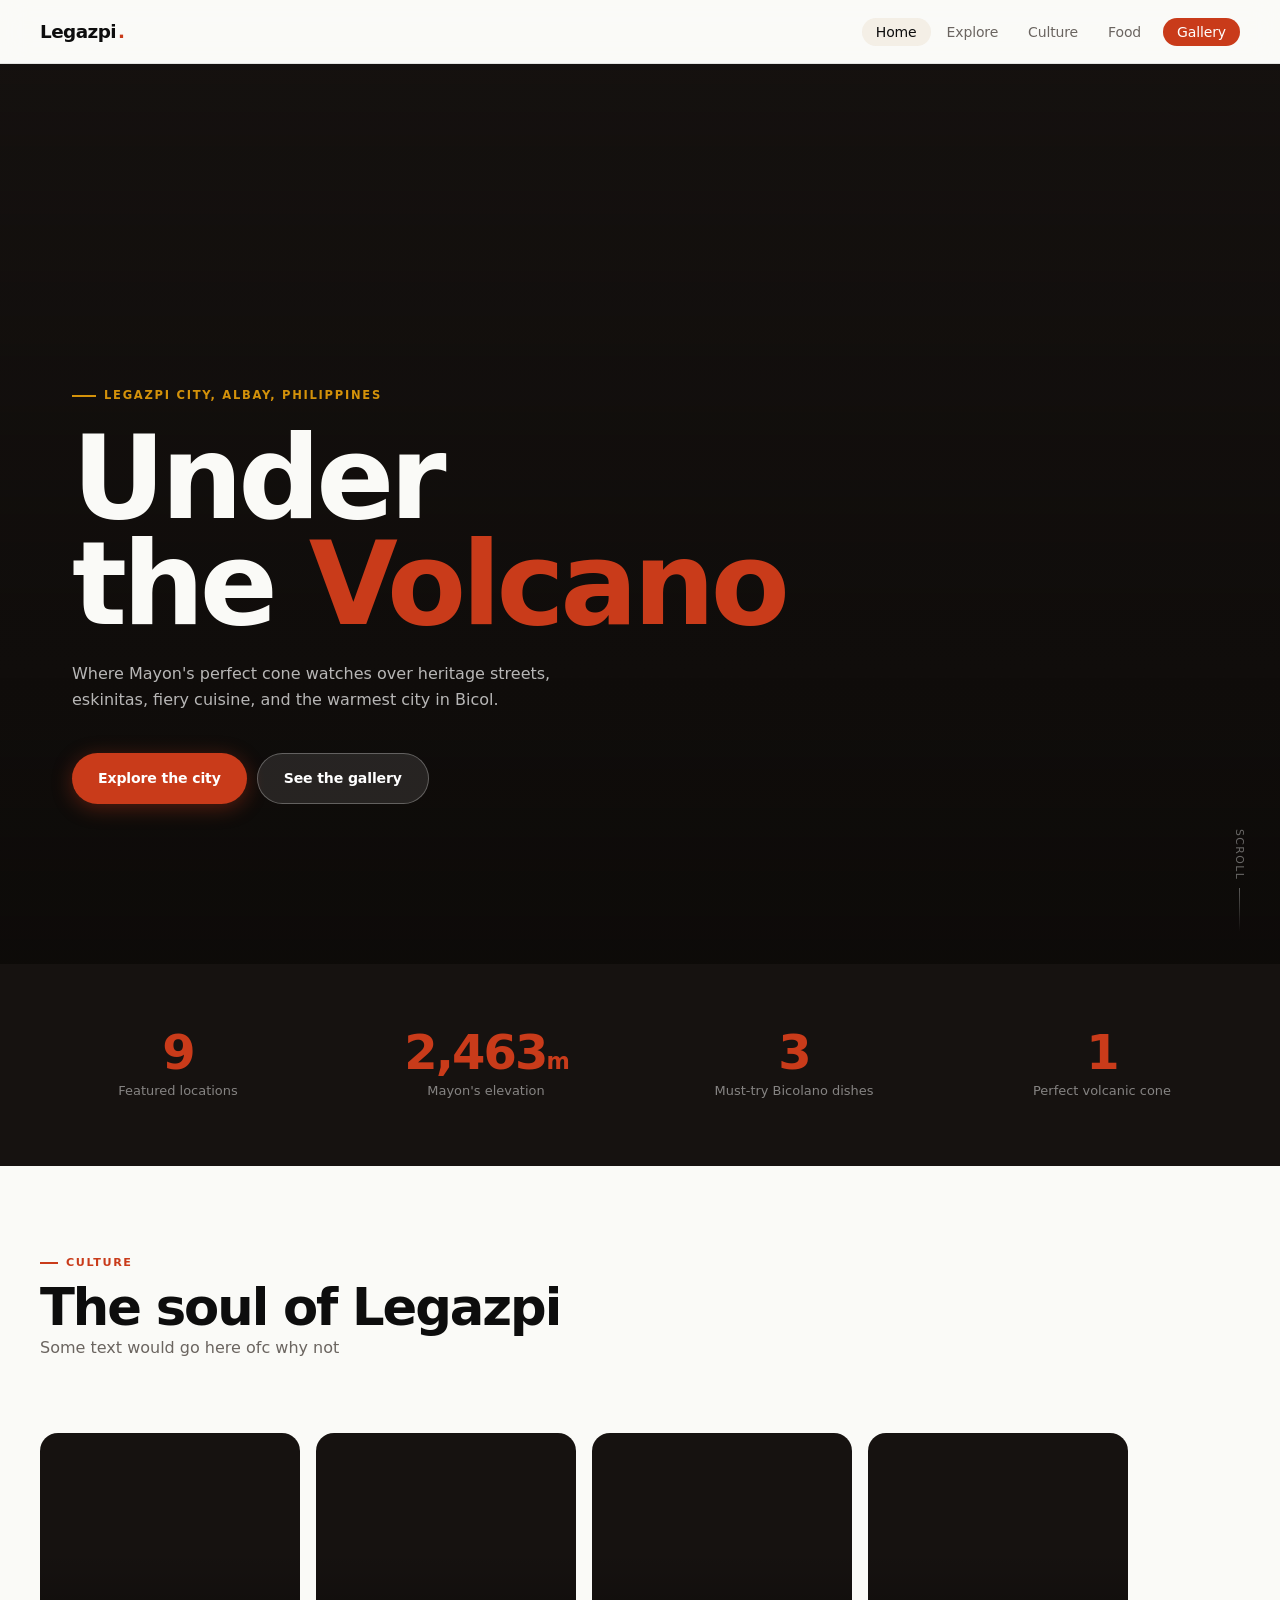
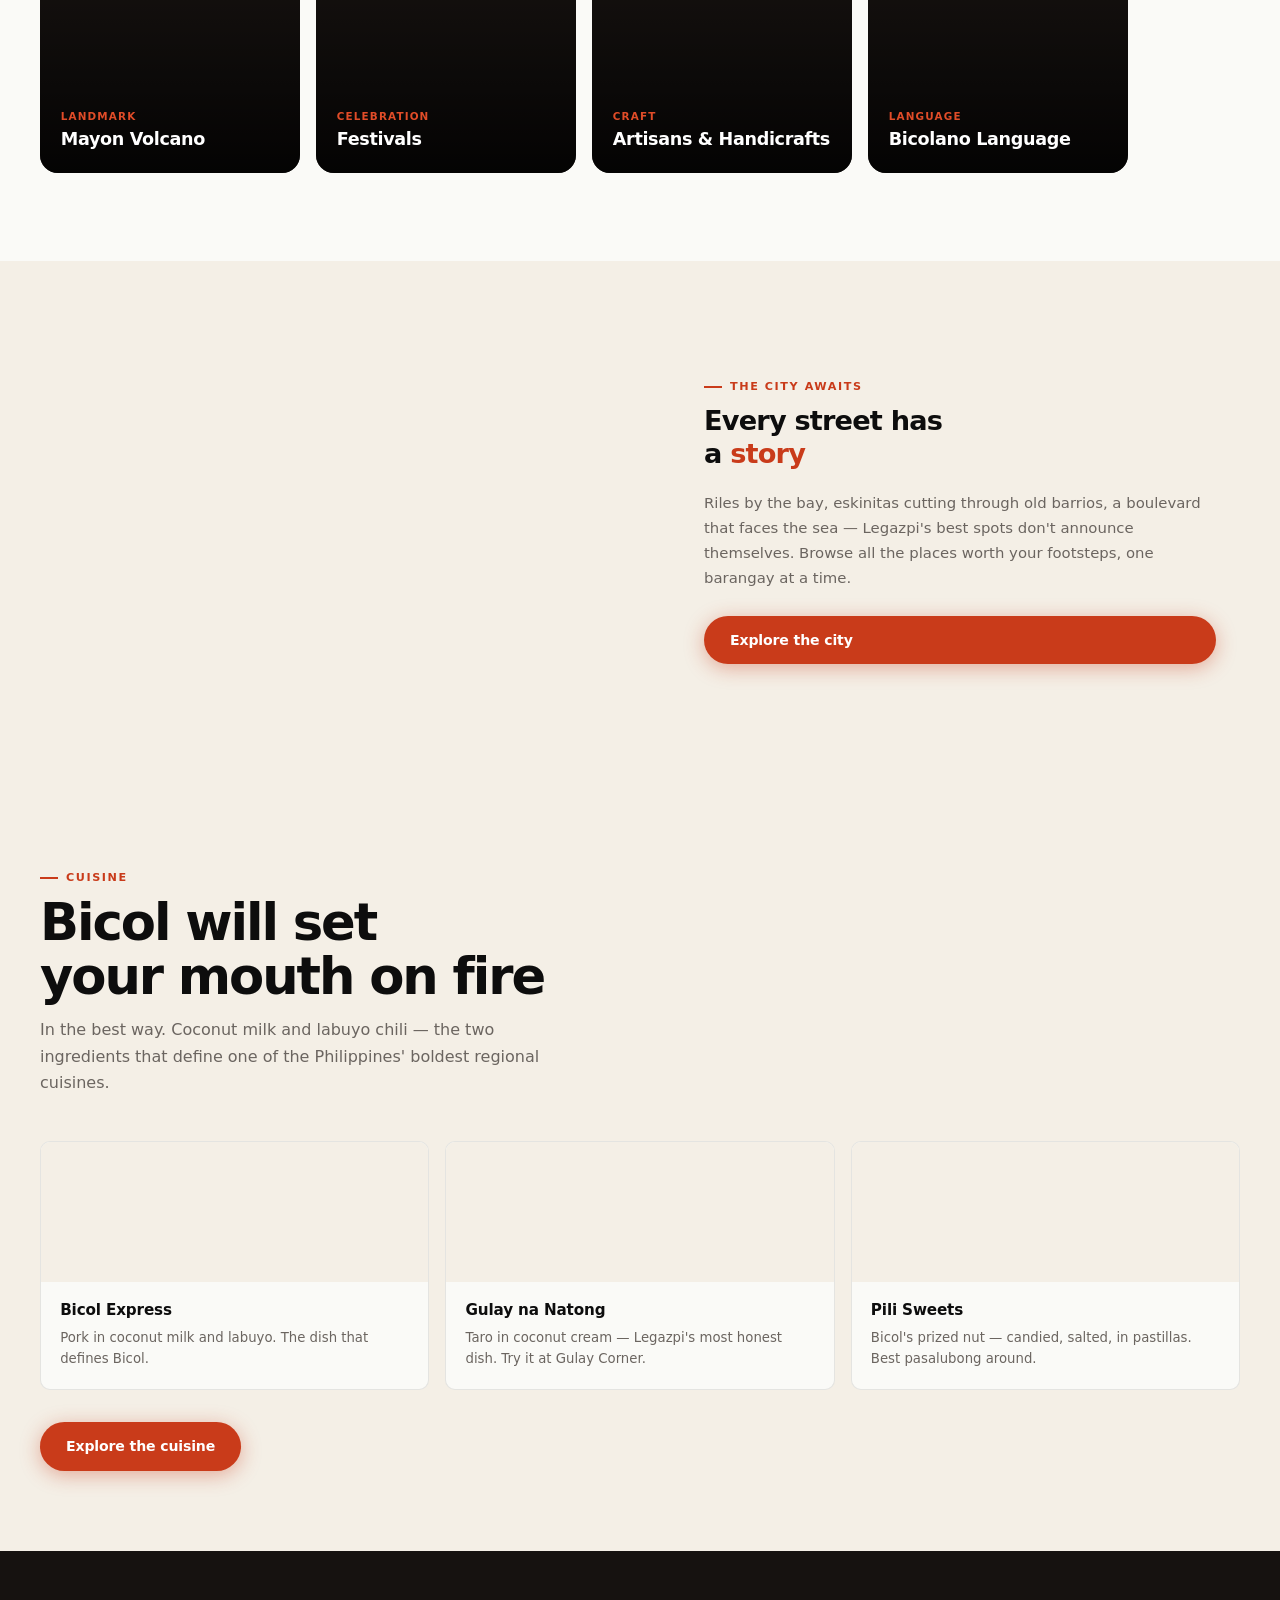
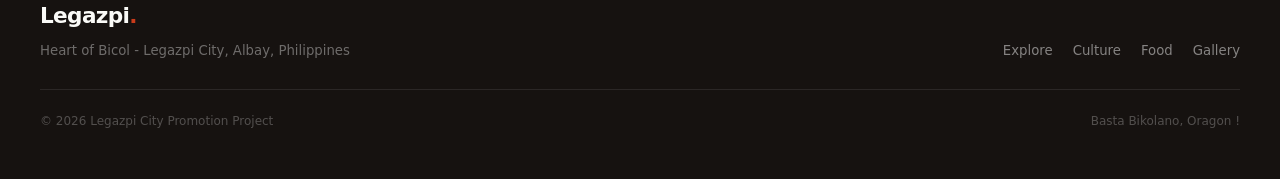
==== index.html @ d535f30c "front end" ====
<!DOCTYPE html>
<html lang="en">
<head>
  <meta charset="UTF-8">
  <meta name="viewport" content="width=device-width, initial-scale=1.0">
  <title>Legazpi City — Heart of Bicol</title>
  <meta name="description" content="Discover Legazpi City, Albay — where Mayon watches over heritage streets, volcanic cuisine, and one of the warmest cities in the Philippines.">
  <link rel="stylesheet" href="css/style.css">
</head>
<body>

<nav class="nav" role="navigation" aria-label="Main navigation">
  <div class="nav-inner">
    <a href="index.html" class="nav-logo">Legazpi<span>.</span></a>
    <ul class="nav-links" role="list">
      <li><a href="index.html">Home</a></li>
      <li><a href="explore.html">Explore</a></li>
      <li><a href="culture.html">Culture</a></li>
      <li><a href="food.html">Food</a></li>
      <li><a href="gallery.html" class="cta">Gallery</a></li>
    </ul>
    <button class="nav-burger" aria-label="Open menu" aria-expanded="false">
      <span></span><span></span><span></span>
    </button>
  </div>
</nav>
<div class="nav-mobile" role="navigation" aria-label="Mobile navigation">
  <a href="index.html">Home</a>
  <a href="explore.html">Explore</a>
  <a href="culture.html">Culture</a>
  <a href="food.html">Food</a>
  <a href="gallery.html">Gallery</a>
</div>

<main class="page">

  <!-- HERO -->
  <section class="hero" aria-label="Hero">
    <div class="hero-bg" role="img" aria-label="Mayon Volcano rising above Legazpi City"></div>
    <div class="hero-content">
      <div class="hero-eyebrow">Legazpi City, Albay, Philippines</div>
      <h1 class="hero-title">Under<br>the <em>Volcano</em></h1>
      <p class="hero-sub">Where Mayon's perfect cone watches over heritage streets, eskinitas, fiery cuisine, and the warmest city in Bicol.</p>
      <div class="hero-actions">
        <a href="explore.html" class="btn btn-primary">Explore the city</a>
        <a href="gallery.html" class="btn btn-ghost">See the gallery</a>
      </div>
    </div>
    <div class="hero-scroll" aria-hidden="true">Scroll</div>
  </section>

  <!-- STATS -->
  <div class="home-stats">
    <div class="stats-grid">
      <div class="reveal"><div class="stat-num">9</div><div class="stat-label">Featured locations</div></div>
      <div class="reveal"><div class="stat-num">2,463<span style="font-size:1.4rem">m</span></div><div class="stat-label">Mayon's elevation</div></div>
      <div class="reveal"><div class="stat-num">3</div><div class="stat-label">Must-try Bicolano dishes</div></div>
      <div class="reveal"><div class="stat-num">1</div><div class="stat-label">Perfect volcanic cone</div></div>
    </div>
  </div>

  <!-- CULTURE CAROUSEL -->
  <section style="background:var(--white)">
    <div class="section-inner">
      <div class="reveal" style="display:flex;justify-content:space-between;align-items:flex-end;margin-bottom:1.75rem;flex-wrap:wrap;gap:1rem">
        <div>
          <div class="section-tag">Culture</div>
          <h2 class="section-title" style="margin-bottom:0">The soul of Legazpi</h2>
          <p class="section-lead">Some text would go here ofc why not</p>
        </div>
      </div>
      <div class="culture-carousel-track reveal">

        <a href="culture.html" class="culture-slide">
          <img src="images/spots/mayon/01.jpg" alt="Mayon Volcano" loading="lazy" onerror="this.style.display='none'">
          <div class="culture-slide-overlay"></div>
          <div class="culture-slide-label">
            <div class="culture-slide-tag">Landmark</div>
            <div class="culture-slide-title">Mayon Volcano</div>
          </div>
        </a>

        <a href="culture.html" class="culture-slide">
          <img src="images/festival/magayon02.jpg" alt="Bicolano Festivals" loading="lazy" onerror="this.style.display='none'">
          <div class="culture-slide-overlay"></div>
          <div class="culture-slide-label">
            <div class="culture-slide-tag">Celebration</div>
            <div class="culture-slide-title">Festivals</div>
          </div>
        </a>

        <a href="culture.html" class="culture-slide">
          <img src="images/crafts/abaca-rolled.jpg" alt="Artisans & Handicrafts" loading="lazy" onerror="this.style.display='none'">
          <div class="culture-slide-overlay"></div>
          <div class="culture-slide-label">
            <div class="culture-slide-tag">Craft</div>
            <div class="culture-slide-title">Artisans &amp; Handicrafts</div>
          </div>
        </a>

        <a href="culture.html" class="culture-slide">
          <img src="images/gallery/peeps.jpg" alt="Bicolano Language" loading="lazy" onerror="this.style.display='none'">
          <div class="culture-slide-overlay"></div>
          <div class="culture-slide-label">
            <div class="culture-slide-tag">Language</div>
            <div class="culture-slide-title">Bicolano Language</div>
          </div>
        </a>

      </div>
    </div>
  </section>

  <!-- EXPLORE HIGHLIGHT -->
  <div class="home-highlight reveal">
    <div class="home-highlight-img">
      <img src="images/legazpi.jpg" alt="Legazpi streets"
        onerror="this.style.display='none';this.parentElement.style.background='var(--cream)'">
    </div>
    <div class="home-highlight-body">
      <div class="section-tag">The city awaits</div>
      <div class="highlight-quote">Every street has<br>a <em>story</em></div>
      <p style="font-size:0.93rem;color:var(--muted);margin-bottom:1.5rem;line-height:1.7">
        Riles by the bay, eskinitas cutting through old barrios, a boulevard that faces the sea —
        Legazpi's best spots don't announce themselves. Browse all the places worth your footsteps,
        one barangay at a time.
      </p>
      <a href="explore.html" class="btn btn-primary">Explore the city</a>
    </div>
  </div>



  <!-- FOOD TEASER -->
  <section style="background:var(--cream)">
    <div class="section-inner">
      <div class="reveal">
        <div class="section-tag">Cuisine</div>
        <h2 class="section-title">Bicol will set<br>your mouth on fire</h2>
        <p class="section-lead">In the best way. Coconut milk and labuyo chili — the two ingredients that define one of the Philippines' boldest regional cuisines.</p>
      </div>
      <div style="display:flex;gap:1rem;flex-wrap:wrap" class="reveal">

        <div class="food-teaser-card">
          <div class="food-teaser-img-wrap">
            <img src="images/foods/express.jpg" alt="Bicol Express" loading="lazy" onerror="this.style.opacity='0'">
          </div>
          <div class="food-teaser-body">
            <div class="food-teaser-name">Bicol Express</div>
            <div class="food-teaser-desc">Pork in coconut milk and labuyo. The dish that defines Bicol.</div>
          </div>
        </div>

        <div class="food-teaser-card">
          <div class="food-teaser-img-wrap">
            <img src="images/foods/natong02.jpg" alt="Gulay na Natong" loading="lazy" onerror="this.style.opacity='0'">
          </div>
          <div class="food-teaser-body">
            <div class="food-teaser-name">Gulay na Natong</div>
            <div class="food-teaser-desc">Taro in coconut cream — Legazpi's most honest dish. Try it at Gulay Corner.</div>
          </div>
        </div>

        <div class="food-teaser-card">
          <div class="food-teaser-img-wrap">
            <img src="images/foods/pili-candy.jpg" alt="Pili Sweets" loading="lazy" onerror="this.style.opacity='0'">
          </div>
          <div class="food-teaser-body">
            <div class="food-teaser-name">Pili Sweets</div>
            <div class="food-teaser-desc">Bicol's prized nut — candied, salted, in pastillas. Best pasalubong around.</div>
          </div>
        </div>

      </div>
      <div style="margin-top:2rem" class="reveal">
        <a href="food.html" class="btn btn-primary">Explore the cuisine</a>
      </div>
    </div>
  </section>

</main>

<footer>
  <div class="footer-inner">
    <div>
      <div class="footer-logo">Legazpi<span>.</span></div>
      <div class="footer-tagline">Heart of Bicol - Legazpi City, Albay, Philippines</div>
    </div>
    <nav class="footer-links" aria-label="Footer navigation">
      <a href="explore.html">Explore</a>
      <a href="culture.html">Culture</a>
      <a href="food.html">Food</a>
      <a href="gallery.html">Gallery</a>
    </nav>
  </div>
  <div class="footer-bottom">
    <span>© 2026 Legazpi City Promotion Project</span>
    <span>Basta Bikolano, Oragon !</span>
  </div>
</footer>

<script src="js/main.js"></script>
</body>
</html>
---- css/style.css ----
/* ─── TOKENS ─────────────────────────────────────────────── */
:root {
  --black:    #0d0d0d;
  --white:    #fafaf7;
  --cream:    #f4efe6;
  --volcanic: #161210;
  --lava:     #c93b1a;
  --lava-lt:  #e04c28;
  --sky:      #2d7dd2;
  --teal:     #0e8c72;
  --gold:     #d4920a;
  --muted:    #6b6560;
  --border:   rgba(0,0,0,0.09);

  /*
    Stable system font stack — no Google Fonts needed.
    macOS/iOS → SF Pro | Windows → Segoe UI
    Android → Roboto  | Linux → Ubuntu/Cantarell
  */
  --font-display: "Helvetica Neue", "Segoe UI", system-ui, -apple-system, sans-serif;
  --font-body:    "Helvetica Neue", "Segoe UI", system-ui, -apple-system, sans-serif;

  --nav-h:    64px;
  --max-w:    1200px;
  --radius:   10px;
  --radius-lg: 18px;
}

/* ─── RESET ───────────────────────────────────────────────── */
*, *::before, *::after { box-sizing: border-box; margin: 0; padding: 0; }
html { scroll-behavior: smooth; -webkit-text-size-adjust: 100%; }
body {
  font-family: var(--font-body);
  background: var(--white);
  color: var(--black);
  line-height: 1.6;
  overflow-x: hidden;
  -webkit-font-smoothing: antialiased;
  -moz-osx-font-smoothing: grayscale;
}
img { display: block; width: 100%; height: 100%; object-fit: cover; }
a { text-decoration: none; color: inherit; }
ul { list-style: none; }

/* ─── NAV ─────────────────────────────────────────────────── */
.nav {
  position: fixed; top: 0; left: 0; right: 0; z-index: 100;
  height: var(--nav-h);
  display: flex; align-items: center;
  padding: 0 2rem;
  background: rgba(250,250,247,0.88);
  backdrop-filter: blur(14px);
  -webkit-backdrop-filter: blur(14px);
  border-bottom: 1px solid var(--border);
  transition: background 0.3s;
}
.nav.scrolled { background: rgba(250,250,247,0.97); }
.nav-inner {
  width: 100%; max-width: var(--max-w); margin: 0 auto;
  display: flex; align-items: center; justify-content: space-between;
}
.nav-logo {
  font-family: var(--font-display);
  font-weight: 800; font-size: 1.15rem;
  letter-spacing: -0.03em;
  display: flex; align-items: center; gap: 2px;
}
.nav-logo span { color: var(--lava); }
.nav-links { display: flex; gap: 2px; align-items: center; }
.nav-links a {
  font-size: 0.875rem; font-weight: 500;
  padding: 6px 14px; border-radius: 100px;
  color: var(--muted);
  transition: color 0.2s, background 0.2s;
  letter-spacing: -0.01em;
}
.nav-links a:hover, .nav-links a.active { color: var(--black); background: var(--cream); }
.nav-links a.cta { background: var(--lava); color: #fff; margin-left: 6px; }
.nav-links a.cta:hover { background: var(--lava-lt); }
.nav-burger { display: none; background: none; border: none; cursor: pointer; padding: 4px; }
.nav-burger span {
  display: block; width: 22px; height: 2px;
  background: var(--black); margin: 5px 0;
  transition: transform 0.3s, opacity 0.3s;
}
.nav-mobile {
  display: none; position: fixed; top: var(--nav-h); left: 0; right: 0;
  background: var(--white); border-bottom: 1px solid var(--border);
  padding: 1rem 2rem; flex-direction: column; gap: 0; z-index: 99;
}
.nav-mobile.open { display: flex; }
.nav-mobile a {
  font-size: 1rem; font-weight: 500; padding: 12px 0;
  border-bottom: 1px solid var(--border); color: var(--black);
  letter-spacing: -0.01em;
}

/* ─── PAGE WRAPPER ────────────────────────────────────────── */
.page { padding-top: var(--nav-h); }

/* ─── HERO ────────────────────────────────────────────────── */
.hero {
  position: relative; min-height: 100svh;
  display: flex; align-items: flex-end;
  overflow: hidden; background: var(--volcanic);
}
.hero-bg {
  position: absolute; inset: 0;
  background:
    linear-gradient(to bottom, rgba(10,8,6,0.08) 0%, rgba(10,8,6,0.7) 100%),
    url('../images/mayon-cover.jpg')
    center/cover no-repeat;
  transform: scale(1.04);
  animation: heroZoom 14s ease-out forwards;
}
@keyframes heroZoom { to { transform: scale(1); } }
.hero-content {
  position: relative; z-index: 2;
  max-width: var(--max-w); margin: 0 auto; width: 100%;
  padding: 4rem 2rem 5rem;
}
.hero-eyebrow {
  display: inline-flex; align-items: center; gap: 8px;
  font-size: 0.72rem; font-weight: 600; letter-spacing: 0.15em;
  text-transform: uppercase; color: var(--gold);
  margin-bottom: 1.25rem;
  opacity: 0; animation: fadeUp 0.8s 0.3s forwards;
}
.hero-eyebrow::before { content: ''; width: 24px; height: 2px; background: var(--gold); }
.hero-title {
  font-family: var(--font-display);
  font-size: clamp(3.2rem, 9vw, 7.5rem);
  font-weight: 800; line-height: 0.92;
  letter-spacing: -0.04em;
  color: var(--white); margin-bottom: 1.5rem;
  opacity: 0; animation: fadeUp 0.8s 0.5s forwards;
}
.hero-title em { color: var(--lava); font-style: normal; }
.hero-sub {
  max-width: 500px; font-size: 1rem; font-weight: 400;
  color: rgba(255,255,255,0.7); margin-bottom: 2.5rem; line-height: 1.65;
  opacity: 0; animation: fadeUp 0.8s 0.7s forwards;
}
.hero-actions {
  display: flex; gap: 10px; flex-wrap: wrap;
  opacity: 0; animation: fadeUp 0.8s 0.9s forwards;
}
.btn {
  display: inline-flex; align-items: center; gap: 8px;
  padding: 13px 26px; border-radius: 100px;
  font-family: var(--font-body); font-size: 0.88rem; font-weight: 600;
  cursor: pointer; border: none; transition: transform 0.18s, box-shadow 0.18s;
  letter-spacing: -0.01em;
}
.btn:hover { transform: translateY(-2px); }
.btn-primary { background: var(--lava); color: #fff; box-shadow: 0 4px 20px rgba(201,59,26,0.38); }
.btn-primary:hover { background: var(--lava-lt); box-shadow: 0 8px 28px rgba(201,59,26,0.45); }
.btn-ghost {
  background: rgba(255,255,255,0.1); color: #fff;
  border: 1px solid rgba(255,255,255,0.28); backdrop-filter: blur(8px);
}
.btn-ghost:hover { background: rgba(255,255,255,0.18); }
.hero-scroll {
  position: absolute; bottom: 2rem; right: 2rem; z-index: 2;
  writing-mode: vertical-rl; font-size: 0.68rem; letter-spacing: 0.13em;
  text-transform: uppercase; color: rgba(255,255,255,0.38);
  display: flex; align-items: center; gap: 8px;
}
.hero-scroll::after {
  content: ''; width: 1px; height: 44px;
  background: linear-gradient(to bottom, rgba(255,255,255,0.32), transparent);
}

/* ─── SECTION BASE ────────────────────────────────────────── */
section { padding: 5rem 2rem; }
.section-inner { max-width: var(--max-w); margin: 0 auto; }
.section-tag {
  display: inline-flex; align-items: center; gap: 8px;
  font-size: 0.7rem; font-weight: 700; letter-spacing: 0.14em;
  text-transform: uppercase; color: var(--lava); margin-bottom: 0.6rem;
}
.section-tag::before { content: ''; width: 18px; height: 2px; background: var(--lava); }
.section-title {
  font-family: var(--font-display);
  font-size: clamp(2rem, 4vw, 3.2rem);
  font-weight: 800; line-height: 1.04; letter-spacing: -0.04em; margin-bottom: 0.9rem;
}
.section-lead { font-size: 1rem; color: var(--muted); max-width: 540px; margin-bottom: 2.75rem; line-height: 1.65; }

/* ─── SPOT CARDS ──────────────────────────────────────────── */
.spots-grid { display: grid; grid-template-columns: repeat(auto-fill, minmax(290px, 1fr)); gap: 1.25rem; }
.spot-card {
  border-radius: var(--radius-lg); overflow: hidden;
  background: var(--white); border: 1px solid var(--border);
  transition: transform 0.25s, box-shadow 0.25s;
}
.spot-card:hover { transform: translateY(-5px); box-shadow: 0 18px 44px rgba(0,0,0,0.11); }
.spot-card-img { height: 210px; overflow: hidden; position: relative; background: var(--cream); }
.spot-card-img img { transition: transform 0.45s; }
.spot-card:hover .spot-card-img img { transform: scale(1.05); }
.spot-card-cat {
  position: absolute; top: 12px; left: 12px;
  font-size: 0.68rem; font-weight: 700; letter-spacing: 0.09em;
  text-transform: uppercase; padding: 4px 10px; border-radius: 100px;
  backdrop-filter: blur(8px);
}
.cat-heritage { background: rgba(212,146,10,0.18); color: #a86e06; border: 1px solid rgba(212,146,10,0.28); }
.cat-nature   { background: rgba(14,140,114,0.18); color: var(--teal); border: 1px solid rgba(14,140,114,0.28); }
.cat-culture  { background: rgba(201,59,26,0.14); color: var(--lava); border: 1px solid rgba(201,59,26,0.2); }
.cat-leisure  { background: rgba(45,125,210,0.14); color: var(--sky); border: 1px solid rgba(45,125,210,0.2); }
.spot-card-body { padding: 1.1rem 1.25rem 1.4rem; }
.spot-card-loc { font-size: 0.73rem; color: var(--muted); font-weight: 500; margin-bottom: 0.35rem; }
.spot-card-name { font-family: var(--font-display); font-size: 1.2rem; font-weight: 700; margin-bottom: 0.45rem; line-height: 1.2; letter-spacing: -0.02em; }
.spot-card-desc { font-size: 0.86rem; color: var(--muted); line-height: 1.6; }
.spot-card-tags { display: flex; flex-wrap: wrap; gap: 5px; margin-top: 0.85rem; }
.spot-tag { font-size: 0.68rem; padding: 3px 9px; border-radius: 100px; background: var(--cream); color: var(--muted); font-weight: 600; }

/* ─── PAGE HERO ───────────────────────────────────────────── */
.page-hero {
  background: var(--volcanic); padding: 5rem 2rem 4rem;
  text-align: center; color: var(--white);
  position: relative; overflow: hidden;
}
.page-hero::before {
  content: ''; position: absolute; inset: 0;
  background: radial-gradient(ellipse at 60% 30%, rgba(201,59,26,0.2) 0%, transparent 68%);
  pointer-events: none;
}
.page-hero-inner { max-width: var(--max-w); margin: 0 auto; position: relative; }
.page-hero-tag { font-size: 0.7rem; font-weight: 700; letter-spacing: 0.15em; text-transform: uppercase; color: var(--gold); margin-bottom: 0.7rem; }
.page-hero-title { font-family: var(--font-display); font-size: clamp(2.8rem, 5.5vw, 4.8rem); font-weight: 800; line-height: 0.94; letter-spacing: -0.04em; margin-bottom: 1rem; }
.page-hero-sub { font-size: 1rem; color: rgba(255,255,255,0.6); max-width: 500px; margin: 0 auto; line-height: 1.65; }

/* ─── FILTER BAR ──────────────────────────────────────────── */
.filter-bar { display: flex; gap: 6px; flex-wrap: wrap; margin-bottom: 2.25rem; }
.filter-btn {
  padding: 7px 16px; border-radius: 100px;
  border: 1px solid var(--border); background: var(--white);
  font-family: var(--font-body); font-size: 0.83rem; font-weight: 600;
  cursor: pointer; color: var(--muted); letter-spacing: -0.01em;
  transition: background 0.18s, color 0.18s, border-color 0.18s;
}
.filter-btn:hover { background: var(--cream); color: var(--black); }
.filter-btn.active { background: var(--lava); color: #fff; border-color: var(--lava); }

/* ─── CULTURE CARDS ───────────────────────────────────────── */
.culture-grid { display: grid; grid-template-columns: repeat(auto-fill, minmax(270px, 1fr)); gap: 1.25rem; }
.culture-card {
  padding: 1.75rem; border-radius: var(--radius-lg);
  border: 1px solid var(--border); background: var(--white);
  position: relative; overflow: hidden; transition: transform 0.25s, box-shadow 0.25s;
}
.culture-card:hover { transform: translateY(-4px); box-shadow: 0 14px 36px rgba(0,0,0,0.09); }
.culture-card-accent { position: absolute; top: 0; left: 0; right: 0; height: 3px; }
.culture-card-icon { font-size: 2.25rem; margin-bottom: 0.9rem; }
.culture-card-title { font-family: var(--font-display); font-size: 1.1rem; font-weight: 700; margin-bottom: 0.45rem; letter-spacing: -0.02em; }
.culture-card-body { font-size: 0.86rem; color: var(--muted); line-height: 1.65; }

/* ─── FOOD CARDS ──────────────────────────────────────────── */
.food-grid { display: grid; grid-template-columns: repeat(auto-fill, minmax(300px, 1fr)); gap: 1.25rem; }
.food-card {
  display: grid; grid-template-columns: 72px 1fr; gap: 1rem;
  padding: 1.35rem; border-radius: var(--radius-lg);
  border: 1px solid var(--border); background: var(--white);
  align-items: start; transition: transform 0.25s, box-shadow 0.25s;
}
.food-card:hover { transform: translateY(-3px); box-shadow: 0 14px 36px rgba(0,0,0,0.09); }
.food-card-emoji { width: 72px; height: 72px; border-radius: var(--radius); display: flex; align-items: center; justify-content: center; font-size: 2rem; background: var(--cream); flex-shrink: 0; }
.food-card-type { font-size: 0.68rem; font-weight: 700; letter-spacing: 0.1em; text-transform: uppercase; color: var(--lava); margin-bottom: 0.25rem; }
.food-card-name { font-family: var(--font-display); font-size: 1.05rem; font-weight: 700; margin-bottom: 0.35rem; letter-spacing: -0.02em; }
.food-card-desc { font-size: 0.84rem; color: var(--muted); line-height: 1.6; margin-bottom: 0.5rem; }
.food-card-where { font-size: 0.76rem; color: var(--teal); font-weight: 600; }

/* ─── GALLERY ─────────────────────────────────────────────── */
.gallery-grid { columns: 3; column-gap: 0.9rem; }
.gallery-item { break-inside: avoid; margin-bottom: 0.9rem; border-radius: var(--radius); overflow: hidden; position: relative; cursor: pointer; background: var(--cream); }
.gallery-item img { display: block; width: 100%; height: auto; transition: transform 0.35s, filter 0.25s; min-height: 150px; }
.gallery-item:hover img { transform: scale(1.04); filter: brightness(0.82); }
.gallery-caption {
  position: absolute; bottom: 0; left: 0; right: 0;
  padding: 1.4rem 0.9rem 0.7rem;
  background: linear-gradient(to top, rgba(0,0,0,0.72), transparent);
  color: #fff; font-size: 0.78rem; font-weight: 600;
  opacity: 0; transition: opacity 0.25s; pointer-events: none;
}
.gallery-item:hover .gallery-caption { opacity: 1; }
.gallery-placeholder { background: var(--cream); display: flex; align-items: center; justify-content: center; flex-direction: column; gap: 6px; color: var(--muted); font-size: 0.78rem; font-weight: 600; min-height: 190px; }

/* ─── LIGHTBOX ────────────────────────────────────────────── */
.lightbox { display: none; position: fixed; inset: 0; z-index: 999; background: rgba(0,0,0,0.92); backdrop-filter: blur(10px); align-items: center; justify-content: center; }
.lightbox.open { display: flex; }
.lightbox-inner { max-width: 900px; width: 90%; position: relative; }
.lightbox-inner img { border-radius: var(--radius); max-height: 80vh; object-fit: contain; }
.lightbox-close { position: absolute; top: -40px; right: 0; background: none; border: none; color: #fff; font-size: 2rem; cursor: pointer; line-height: 1; }
.lightbox-caption { color: rgba(255,255,255,0.65); font-size: 0.875rem; text-align: center; margin-top: 0.9rem; }

/* ─── HOME STATS ──────────────────────────────────────────── */
.home-stats { background: var(--volcanic); color: var(--white); padding: 4rem 2rem; }
.stats-grid { max-width: var(--max-w); margin: 0 auto; display: grid; grid-template-columns: repeat(auto-fit, minmax(150px, 1fr)); gap: 2rem; text-align: center; }
.stat-num { font-family: var(--font-display); font-size: 3rem; font-weight: 800; color: var(--lava); line-height: 1; letter-spacing: -0.04em; }
.stat-label { font-size: 0.81rem; color: rgba(255,255,255,0.48); margin-top: 5px; font-weight: 500; }

/* ─── HOME HIGHLIGHT ──────────────────────────────────────── */
.home-highlight { display: grid; grid-template-columns: 1fr 1fr; gap: 0; min-height: 520px; }
.home-highlight-img { overflow: hidden; position: relative; background: var(--cream); }
.home-highlight-img img { min-height: 400px; }
.home-highlight-body { background: var(--cream); padding: 4rem; display: flex; flex-direction: column; justify-content: center; }
.highlight-quote { font-family: var(--font-display); font-size: 1.7rem; font-weight: 800; line-height: 1.2; margin-bottom: 1.25rem; letter-spacing: -0.03em; }
.highlight-quote em { color: var(--lava); font-style: normal; }

/* ─── ROUTE STRIP ─────────────────────────────────────────── */
.route-strip { background: var(--volcanic); border-radius: var(--radius-lg); padding: 1.25rem 1.75rem; color: var(--white); display: flex; align-items: center; flex-wrap: wrap; gap: 0; margin: 2rem 0; }
.route-step { display: flex; align-items: center; font-size: 0.8rem; font-weight: 600; color: rgba(255,255,255,0.65); white-space: nowrap; }
.route-step span { padding: 3px 8px; }
.route-step.active span { color: var(--gold); }
.route-arrow { color: rgba(255,255,255,0.22); padding: 0 2px; }

/* ─── FOOTER ──────────────────────────────────────────────── */
footer { background: var(--volcanic); color: var(--white); padding: 3rem 2rem; }
.footer-inner { max-width: var(--max-w); margin: 0 auto; display: grid; grid-template-columns: 1fr auto; gap: 2rem; align-items: end; }
.footer-logo { font-family: var(--font-display); font-size: 1.35rem; font-weight: 800; margin-bottom: 0.4rem; letter-spacing: -0.03em; }
.footer-logo span { color: var(--lava); }
.footer-tagline { font-size: 0.83rem; color: rgba(255,255,255,0.38); }
.footer-links { display: flex; gap: 1.25rem; }
.footer-links a { font-size: 0.83rem; color: rgba(255,255,255,0.48); transition: color 0.2s; font-weight: 500; }
.footer-links a:hover { color: var(--white); }
.footer-bottom { max-width: var(--max-w); margin: 1.75rem auto 0; padding-top: 1.4rem; border-top: 1px solid rgba(255,255,255,0.09); font-size: 0.75rem; color: rgba(255,255,255,0.26); display: flex; justify-content: space-between; flex-wrap: wrap; gap: 8px; }

/* ─── ANIMATIONS ──────────────────────────────────────────── */
@keyframes fadeUp { from { opacity: 0; transform: translateY(18px); } to { opacity: 1; transform: translateY(0); } }
@keyframes modalIn { from { opacity: 0; transform: scale(0.94) translateY(12px); } to { opacity: 1; transform: scale(1) translateY(0); } }
.reveal { opacity: 0; transform: translateY(20px); transition: opacity 0.6s ease, transform 0.6s ease; }
.reveal.visible { opacity: 1; transform: none; }

/* ─── SPOT MODAL ──────────────────────────────────────────── */
.spot-modal-overlay {
  display: none; position: fixed; inset: 0; z-index: 200;
  background: rgba(10,8,6,0.72);
  backdrop-filter: blur(8px); -webkit-backdrop-filter: blur(8px);
  align-items: center; justify-content: center;
  padding: 1.5rem;
}
.spot-modal-overlay.open { display: flex; }
.spot-modal {
  background: var(--white);
  border-radius: 28px;
  width: 100%; max-width: 620px; max-height: 86vh;
  overflow-y: auto; position: relative;
  animation: modalIn 0.28s ease forwards;
  box-shadow: 0 40px 100px rgba(0,0,0,0.35);
  /* custom scrollbar */
  scrollbar-width: thin;
  scrollbar-color: rgba(201,59,26,0.25) transparent;
}
.spot-modal::-webkit-scrollbar { width: 6px; }
.spot-modal::-webkit-scrollbar-track { background: transparent; margin: 28px 0; }
.spot-modal::-webkit-scrollbar-thumb {
  background: rgba(201,59,26,0.22);
  border-radius: 100px;
}
.spot-modal::-webkit-scrollbar-thumb:hover { background: rgba(201,59,26,0.45); }
.spot-modal-img {
  width: 100%; height: 240px; overflow: hidden;
  border-radius: 28px 28px 0 0;
  background: var(--cream); position: relative; flex-shrink: 0;
}
.spot-modal-img img { width: 100%; height: 100%; object-fit: cover; }
.spot-modal-img-placeholder {
  width: 100%; height: 240px;
  display: flex; align-items: center; justify-content: center;
  flex-direction: column; gap: 10px;
  background: var(--cream);
}
.spot-modal-img-placeholder span:first-child { font-size: 3.5rem; line-height: 1; }
.spot-modal-img-placeholder span:last-child {
  font-size: 0.75rem; font-weight: 600; color: var(--muted);
  letter-spacing: 0.08em; text-transform: uppercase;
}
.spot-modal-cat {
  position: absolute; top: 14px; left: 14px;
  font-size: 0.68rem; font-weight: 700; letter-spacing: 0.09em;
  text-transform: uppercase; padding: 4px 10px; border-radius: 100px;
  backdrop-filter: blur(8px);
}
.spot-modal-close {
  position: absolute; top: 12px; right: 12px;
  width: 32px; height: 32px; border-radius: 100px;
  background: rgba(0,0,0,0.4); border: none;
  color: #fff; font-size: 1.1rem; cursor: pointer;
  display: flex; align-items: center; justify-content: center;
  line-height: 1; transition: background 0.18s;
  z-index: 2;
}
.spot-modal-close:hover { background: rgba(0,0,0,0.65); }
.spot-modal-body { padding: 1.6rem 1.75rem 2rem; }
.spot-modal-loc {
  font-size: 0.75rem; color: var(--muted); font-weight: 500;
  margin-bottom: 0.4rem; display: flex; align-items: center; gap: 6px;
  flex-wrap: wrap;
}
.spot-modal-assigned {
  font-size: 0.72rem; font-weight: 700; color: var(--lava);
  background: rgba(201,59,26,0.08); padding: 2px 9px;
  border-radius: 100px; border: 1px solid rgba(201,59,26,0.18);
}
.spot-modal-name {
  font-family: var(--font-display);
  font-size: 1.55rem; font-weight: 800; line-height: 1.1;
  letter-spacing: -0.03em; margin-bottom: 0.9rem;
}
.spot-modal-desc {
  font-size: 0.91rem; color: var(--muted); line-height: 1.72;
  margin-bottom: 1.4rem; padding-bottom: 1.4rem;
  border-bottom: 1px solid var(--border);
}
.spot-modal-section-label {
  font-size: 0.67rem; font-weight: 700; letter-spacing: 0.12em;
  text-transform: uppercase; color: var(--lava);
  margin-bottom: 0.65rem; display: flex; align-items: center; gap: 6px;
}
.spot-modal-section-label::before { content: ''; width: 14px; height: 2px; background: var(--lava); }
.spot-modal-shots {
  display: flex; flex-direction: column; gap: 8px; margin-bottom: 1.4rem;
  padding-bottom: 1.4rem; border-bottom: 1px solid var(--border);
}
.spot-modal-shot {
  display: flex; align-items: flex-start; gap: 8px;
  font-size: 0.86rem; color: var(--black); line-height: 1.5;
}
.spot-modal-shot::before {
  content: '→'; color: var(--lava); font-weight: 700;
  flex-shrink: 0; margin-top: 1px;
}
.spot-modal-tags { display: flex; flex-wrap: wrap; gap: 5px; margin-bottom: 0.5rem; }

/* ─── CULTURE & FOOD EDITORIAL ────────────────────────────── */
.culture-editorial { display: flex; flex-direction: column; gap: 0; }
.culture-row {
  display: grid; grid-template-columns: 1fr 1fr;
  min-height: 440px;
}
.culture-row-img {
  overflow: hidden; position: relative;
  background: var(--cream);
}
.culture-row-img img { width: 100%; height: 100%; object-fit: cover; }
.culture-row-placeholder {
  width: 100%; height: 100%; min-height: 440px;
  display: flex; align-items: center; justify-content: center;
  flex-direction: column; gap: 12px;
}
.culture-row-placeholder span:first-child { font-size: 3.5rem; }
.culture-row-placeholder span:last-child {
  font-size: 0.75rem; font-weight: 600; color: var(--muted);
  letter-spacing: 0.06em; text-transform: uppercase;
}
.culture-row-body {
  padding: 3.5rem; display: flex; flex-direction: column;
  justify-content: center; background: var(--white);
}
.culture-row:nth-child(even) .culture-row-img { order: 2; }
.culture-row:nth-child(even) .culture-row-body { order: 1; background: var(--cream); }
.culture-row-icon { font-size: 2.25rem; margin-bottom: 1rem; }
.culture-row-accent {
  width: 32px; height: 3px; border-radius: 2px;
  margin-bottom: 1rem;
}
.culture-row-title {
  font-family: var(--font-display);
  font-size: clamp(1.4rem, 2.5vw, 2rem);
  font-weight: 800; line-height: 1.1;
  letter-spacing: -0.03em; margin-bottom: 1rem;
}
.culture-row-body p {
  font-size: 0.92rem; color: var(--muted);
  line-height: 1.75; max-width: 420px;
}

/* ─── RESPONSIVE ──────────────────────────────────────────── */
@media (max-width: 768px) {
  .nav-links { display: none; }
  .nav-burger { display: block; }
  .home-highlight { grid-template-columns: 1fr; }
  .home-highlight-body { padding: 2.25rem 1.5rem; }
  .gallery-grid { columns: 2; }
  .footer-inner { grid-template-columns: 1fr; }
  .footer-links { flex-wrap: wrap; gap: 1rem; }
  section { padding: 3.5rem 1.25rem; }
  /* modal */
  .spot-modal { max-height: 94vh; border-radius: 20px; }
  .spot-modal-body { padding: 1.25rem 1.25rem 1.75rem; }
  .spot-modal-img { height: 190px; border-radius: 20px 20px 0 0; }
  .spot-modal-img-placeholder { height: 190px; min-height: 190px; }
  /* culture & food editorial */
  .culture-editorial { padding: 0; gap: 0; }
  .culture-row { grid-template-columns: 1fr; min-height: auto; }
  .culture-row-img { min-height: 260px; order: 0 !important; }
  .culture-row-body { order: 1 !important; padding: 2rem 1.5rem; background: var(--white) !important; }
  .culture-row-body p { max-width: 100%; }
}
@media (max-width: 480px) {
  .gallery-grid { columns: 1; }
  .food-card { grid-template-columns: 1fr; }
  .food-card-emoji { width: 56px; height: 56px; font-size: 1.6rem; }
}

/* ─── PHOTO STACK ─────────────────────────────────────────── */
.photo-stack {
  position: relative;
  width: 100%; height: 420px;
  margin: 1.25rem 0 1.5rem;
  display: flex; align-items: center; justify-content: center;
}
.photo-stack-item {
  position: absolute;
  width: 320px; height: 480px;
  border-radius: 4px;
  overflow: hidden;
  background: var(--cream);
  border: 7px solid #fff;
  box-shadow: 0 6px 22px rgba(0,0,0,0.18);
  transition: transform 0.38s cubic-bezier(0.34,1.56,0.64,1), box-shadow 0.38s ease;
  cursor: pointer;
}
.photo-stack-item:hover {
  box-shadow: 0 10px 30px rgba(0,0,0,0.24);
}
.photo-stack-item img {
  width: 100%; height: 100%; object-fit: cover;
}
.photo-stack-item:nth-child(1) { transform: rotate(-7deg) translateX(-30px); z-index: 1; }
.photo-stack-item:nth-child(2) { transform: rotate(2deg) translateY(-10px); z-index: 2; }
.photo-stack-item:nth-child(3) { transform: rotate(9deg) translateX(30px); z-index: 1; }
/* fan out on hover */
.photo-stack:hover .photo-stack-item:nth-child(1) { transform: rotate(-22deg) translateX(-115px) translateY(14px); box-shadow: 0 10px 32px rgba(0,0,0,0.22); }
.photo-stack:hover .photo-stack-item:nth-child(2) { transform: rotate(0deg) translateY(-16px); z-index: 3; box-shadow: 0 14px 36px rgba(0,0,0,0.26); }
.photo-stack:hover .photo-stack-item:nth-child(3) { transform: rotate(22deg) translateX(115px) translateY(14px); box-shadow: 0 10px 32px rgba(0,0,0,0.22); }
.photo-stack-placeholder {
  width: 100%; height: 100%;
  display: flex; align-items: center; justify-content: center;
  background: var(--cream); font-size: 1.5rem;
}

/* ─── TEAM CARD STRIP (inline, gallery "About" row) ───────── */
.team-card-strip {
  position: relative;
  border-radius: var(--radius-lg);
  overflow: hidden;
  display: flex;
  flex-direction: column;
  align-self: stretch;
  min-height: 220px;
}

/* floating label overlaid top-left */
.team-card-overlay-label {
  position: absolute;
  top: 0; left: 0; right: 0;
  padding: 1rem 1.25rem 0.75rem;
  display: flex;
  flex-direction: column;
  gap: 0.2rem;
  z-index: 10;
  background: linear-gradient(to bottom, rgba(0,0,0,0.55) 0%, transparent 100%);
  pointer-events: none;
  border-radius: var(--radius-lg) var(--radius-lg) 0 0;
}
.team-card-tag {
  font-size: 0.65rem;
  font-weight: 700;
  letter-spacing: 0.13em;
  text-transform: uppercase;
  color: rgba(255,255,255,0.65);
}
.team-card-title {
  font-family: var(--font-display);
  font-weight: 700;
  font-size: 1rem;
  color: #fff;
  letter-spacing: -0.02em;
}

/* panel row — fills the whole card */
.team-card-panels {
  display: flex;
  flex: 1;
  height: 100%;
}
.tcp {
  position: relative;
  flex: 1;
  overflow: hidden;
  cursor: default;
  background: var(--tcp-color, var(--volcanic));
  transition: flex 0.42s cubic-bezier(0.4, 0, 0.2, 1);
  border-right: 1.5px solid rgba(255,255,255,0.12);
}
.tcp:last-child { border-right: none; }

.tcp img {
  position: absolute;
  inset: 0;
  width: 100%; height: 100%;
  object-fit: cover;
  object-position: center top;
  opacity: 0.5;
  transition: opacity 0.42s ease, transform 0.42s ease;
}
.tcp-gradient {
  position: absolute;
  inset: 0;
  background: linear-gradient(to bottom, transparent 25%, rgba(0,0,0,0.72) 100%);
  pointer-events: none;
}
.tcp-info {
  position: absolute;
  bottom: 0; left: 0; right: 0;
  padding: 0.75rem 0.8rem 0.9rem;
  z-index: 2;
}
.tcp-name {
  font-family: var(--font-display);
  font-weight: 700;
  font-size: 0.78rem;
  line-height: 1.25;
  color: #fff;
  letter-spacing: -0.01em;
  margin-bottom: 0.2rem;
  white-space: nowrap;
  overflow: hidden;
  text-overflow: ellipsis;
}
.tcp-role {
  font-size: 0.62rem;
  font-weight: 600;
  letter-spacing: 0.07em;
  text-transform: uppercase;
  color: rgba(255,255,255,0.5);
  white-space: nowrap;
}

/* hover: expand active, compress others */
.team-card-panels:hover .tcp { flex: 0.5; }
.team-card-panels:hover .tcp:hover { flex: 2.5; }
.team-card-panels:hover .tcp:hover img {
  opacity: 0.72;
  transform: scale(1.05);
}
/* accent underline */
.tcp::after {
  content: '';
  position: absolute;
  bottom: 0; left: 0;
  width: 100%; height: 3px;
  background: var(--tcp-color);
  transform: scaleX(0);
  transition: transform 0.3s ease;
  transform-origin: left;
}
.team-card-panels:hover .tcp:hover::after { transform: scaleX(1); }
.team-card-panels:hover .tcp:hover .tcp-name { white-space: normal; }

@media (max-width: 700px) {
  .team-card-panels { height: 160px; }
  .tcp-name { font-size: 0.65rem; }
  .tcp-role { display: none; }
}

/* ─── HIGHLIGHT CARDS (explore.html) ─────────────────────── */
.hl-card {
  position: relative;
  border-radius: var(--radius-lg);
  overflow: hidden;
  min-height: 260px;
  display: flex;
  flex-direction: column;
  justify-content: flex-end;
  background: var(--volcanic);
}
.hl-card img {
  position: absolute;
  inset: 0;
  width: 100%; height: 100%;
  object-fit: cover;
  opacity: 0.38;
  transition: opacity 0.4s ease, transform 0.4s ease;
}
.hl-card:hover img {
  opacity: 0.52;
  transform: scale(1.03);
}
.hl-card-gradient {
  position: absolute;
  inset: 0;
  background: linear-gradient(to bottom, transparent 20%, rgba(0,0,0,0.78) 100%);
  pointer-events: none;
}
.hl-card-icon {
  position: absolute;
  top: 1.1rem;
  right: 1.2rem;
  font-size: 1.6rem;
  line-height: 1;
  opacity: 0.85;
  z-index: 2;
}
.hl-card-body {
  position: relative;
  z-index: 2;
  padding: 1.4rem 1.5rem 1.5rem;
}
.hl-card-title {
  font-family: var(--font-display);
  font-weight: 700;
  font-size: 1.1rem;
  color: #fff;
  letter-spacing: -0.02em;
  margin-bottom: 0.45rem;
}
.hl-card-desc {
  font-size: 0.83rem;
  color: rgba(255,255,255,0.68);
  line-height: 1.65;
}

@media (max-width: 600px) {
  .hl-card { min-height: 200px; }
  /* stack to single column on small screens */
  .hl-card-desc { font-size: 0.8rem; }
}

/* ─── CULTURE CAROUSEL (index.html) ──────────────────────── */
.culture-carousel-track {
  display: flex;
  gap: 1rem;
  overflow-x: auto;
  scroll-snap-type: x mandatory;
  -webkit-overflow-scrolling: touch;
  padding-bottom: 0.5rem;
  /* hide scrollbar */
  scrollbar-width: none;
}
.culture-carousel-track::-webkit-scrollbar { display: none; }

.culture-slide {
  flex: 0 0 260px;
  height: 340px;
  border-radius: var(--radius-lg);
  overflow: hidden;
  position: relative;
  scroll-snap-align: start;
  display: block;
  text-decoration: none;
  background: var(--volcanic);
  transition: transform 0.3s ease;
}
.culture-slide:hover { transform: translateY(-4px); }

.culture-slide img {
  position: absolute;
  inset: 0;
  width: 100%; height: 100%;
  object-fit: cover;
  opacity: 0.55;
  transition: opacity 0.35s ease, transform 0.35s ease;
}
.culture-slide:hover img { opacity: 0.7; transform: scale(1.04); }

.culture-slide-overlay {
  position: absolute;
  inset: 0;
  background: linear-gradient(to bottom, transparent 35%, rgba(0,0,0,0.82) 100%);
}
.culture-slide-label {
  position: absolute;
  bottom: 0; left: 0; right: 0;
  padding: 1.25rem 1.3rem 1.4rem;
  z-index: 2;
}
.culture-slide-tag {
  font-size: 0.65rem;
  font-weight: 700;
  letter-spacing: 0.11em;
  text-transform: uppercase;
  color: var(--lava-lt);
  margin-bottom: 0.3rem;
}
.culture-slide-title {
  font-family: var(--font-display);
  font-weight: 700;
  font-size: 1.1rem;
  color: #fff;
  letter-spacing: -0.02em;
  line-height: 1.2;
}

/* ─── FOOD TEASER CARDS (index.html) ─────────────────────── */
.food-teaser-card {
  flex: 1;
  min-width: 180px;
  background: var(--white);
  border-radius: var(--radius);
  border: 1px solid var(--border);
  overflow: hidden;
  display: flex;
  flex-direction: column;
}
.food-teaser-img-wrap {
  width: 100%;
  height: 140px;
  overflow: hidden;
  background: var(--cream);
  flex-shrink: 0;
}
.food-teaser-img-wrap img {
  width: 100%;
  height: 100%;
  object-fit: cover;
  object-position: center;
  display: block;
  transition: transform 0.35s ease;
}
.food-teaser-card:hover .food-teaser-img-wrap img { transform: scale(1.05); }
.food-teaser-body {
  padding: 1rem 1.2rem 1.25rem;
}
.food-teaser-name {
  font-weight: 700;
  font-size: 0.95rem;
  letter-spacing: -0.01em;
  margin-bottom: 0.3rem;
  color: var(--black);
}
.food-teaser-desc {
  font-size: 0.83rem;
  color: var(--muted);
  line-height: 1.6;
}
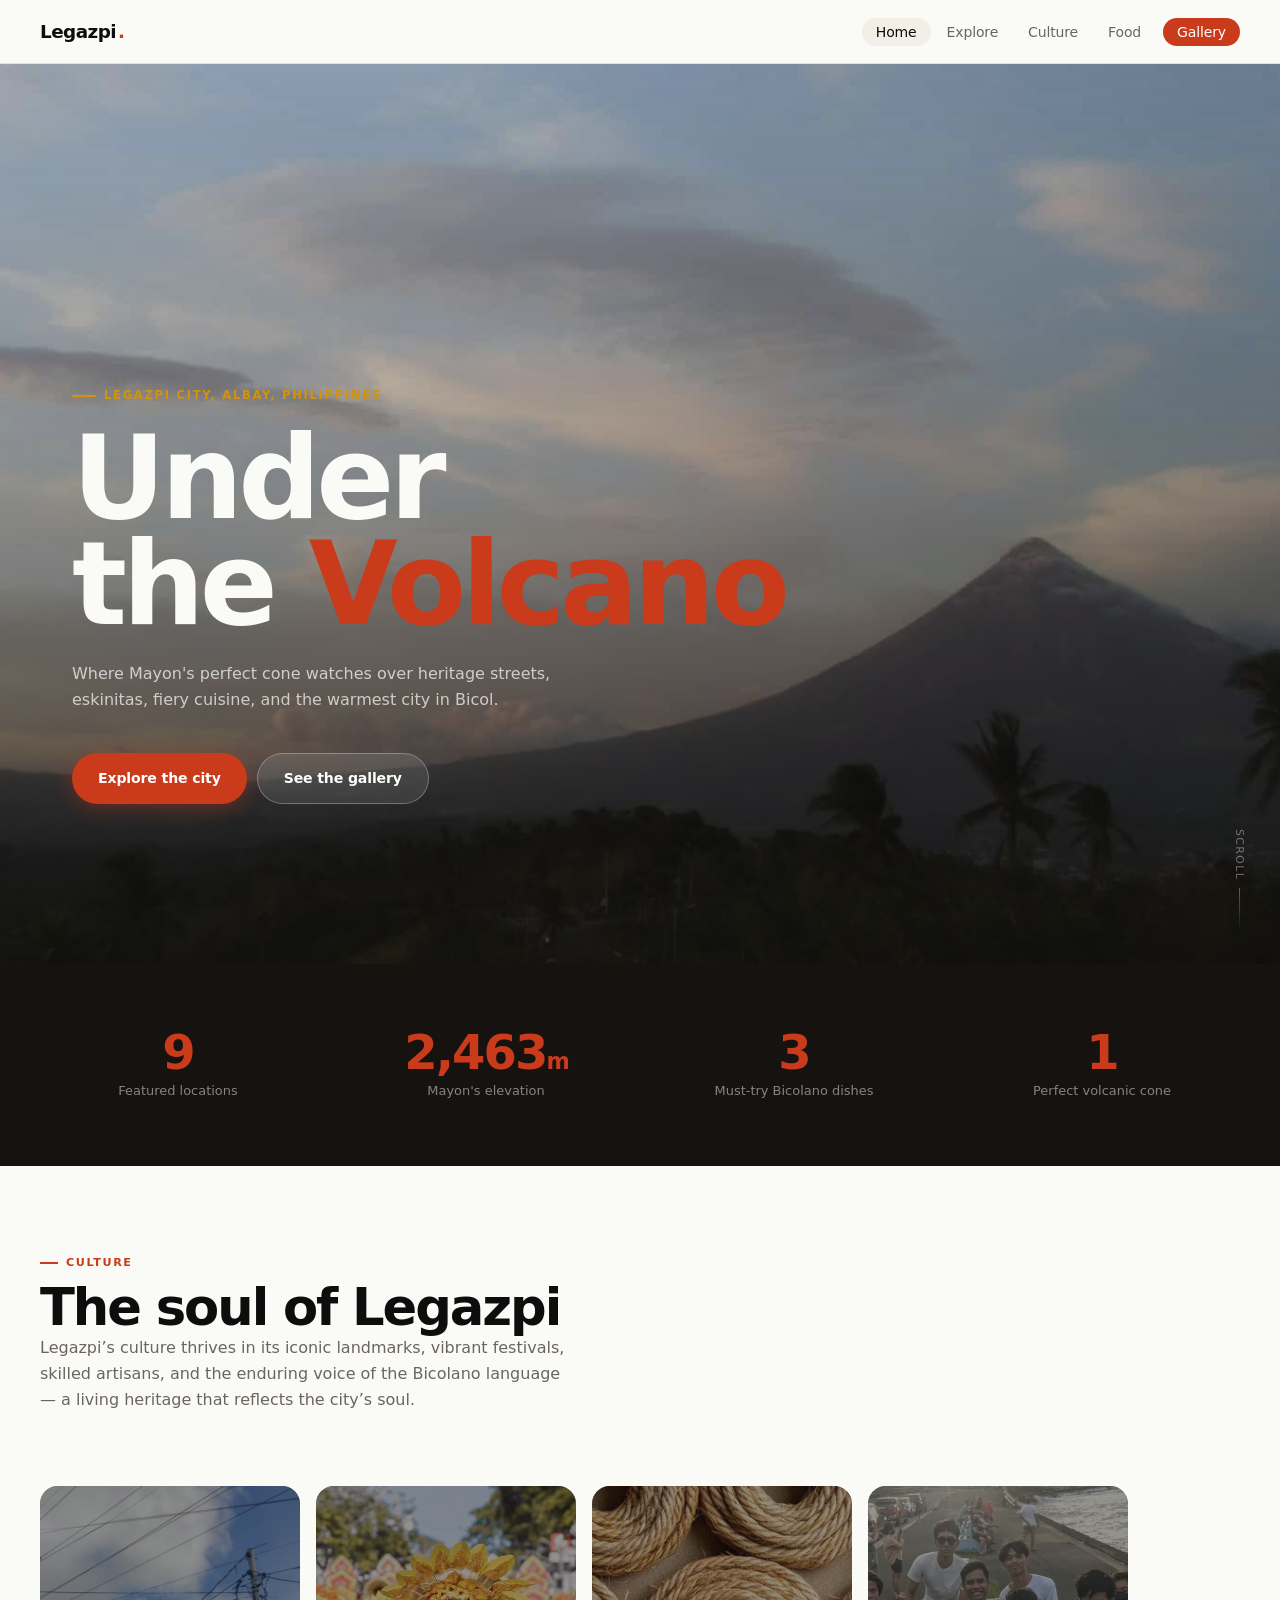
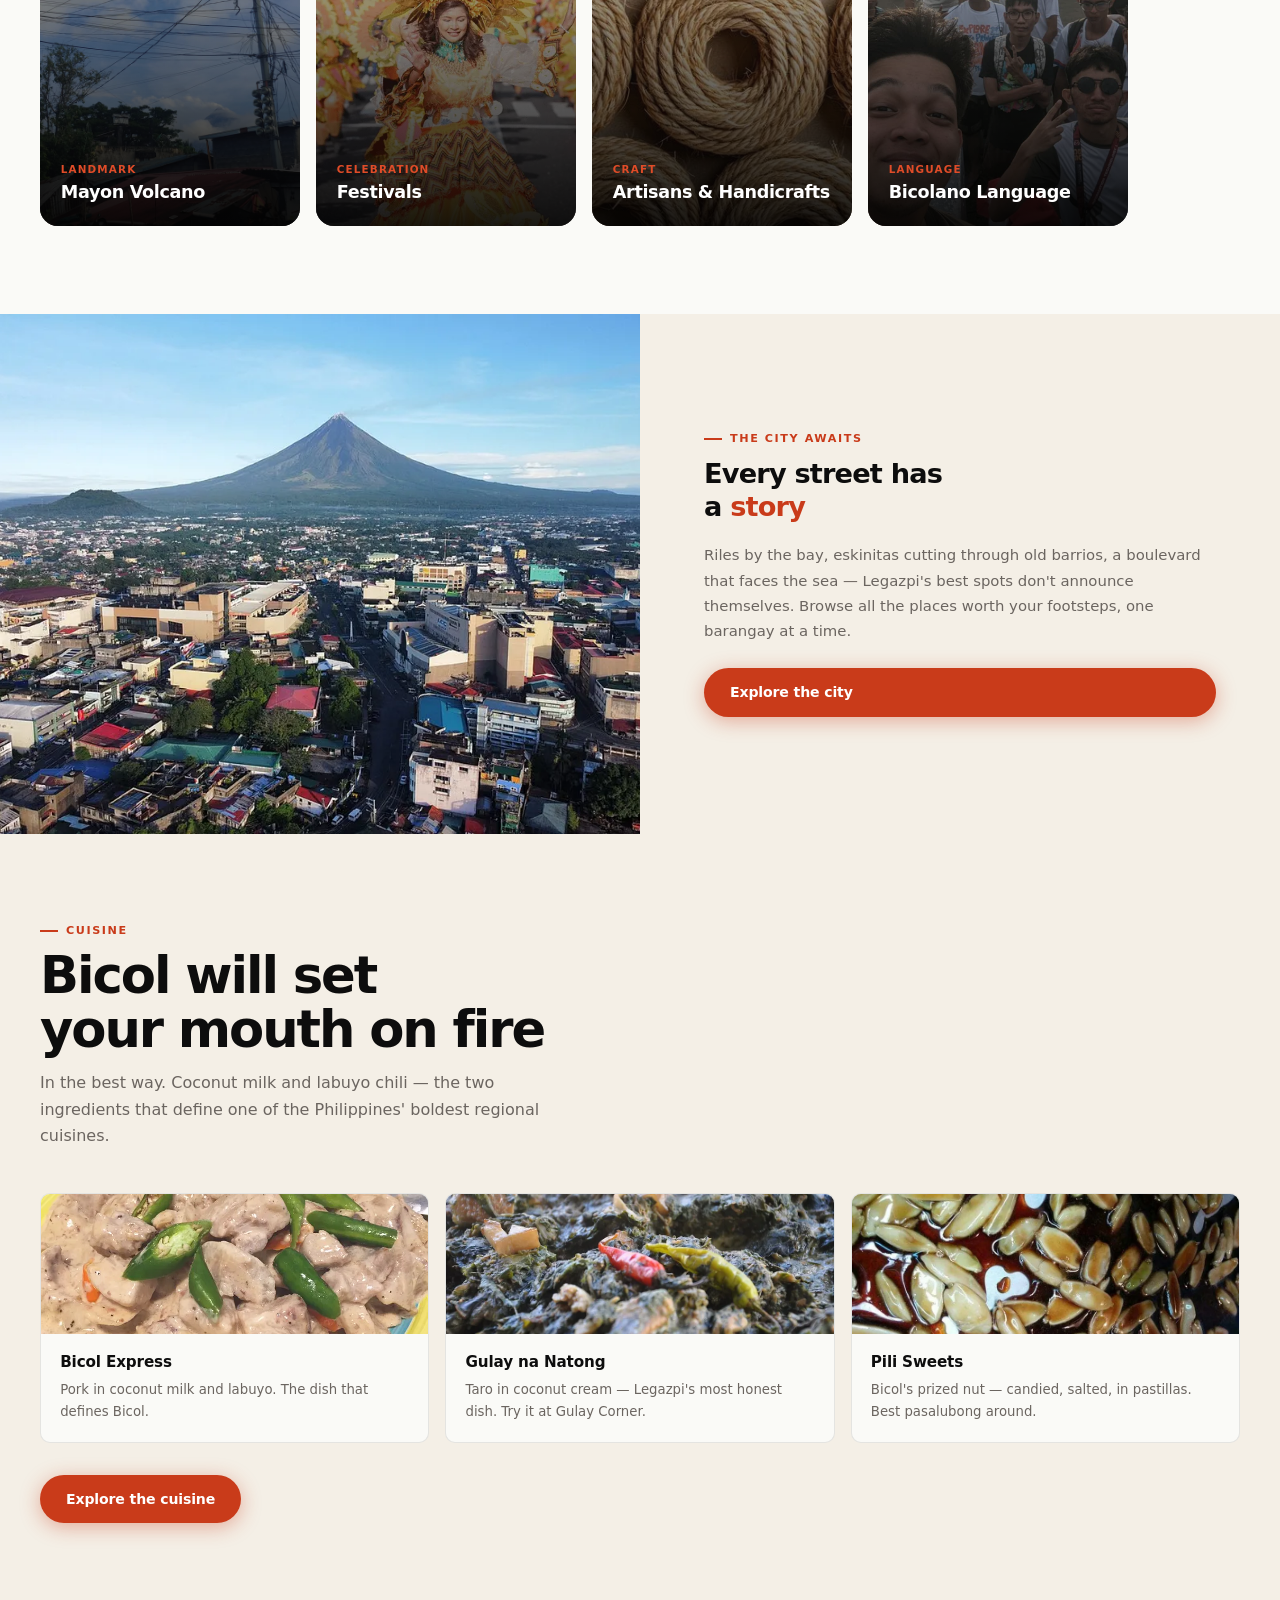
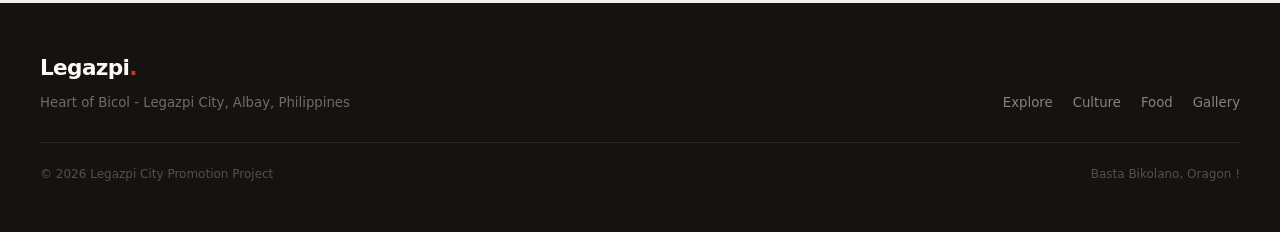
==== commit a41dc357: "Add files via upload" ====
--- a/index.html
+++ b/index.html
@@ -66,7 +66,8 @@
         <div>
           <div class="section-tag">Culture</div>
           <h2 class="section-title" style="margin-bottom:0">The soul of Legazpi</h2>
-          <p class="section-lead">Some text would go here ofc why not</p>
+          <p class="section-lead">Legazpi’s culture thrives in its iconic landmarks, vibrant festivals, skilled artisans, and the enduring voice of the Bicolano language — 
+            a living heritage that reflects the city’s soul.</p>
         </div>
       </div>
       <div class="culture-carousel-track reveal">
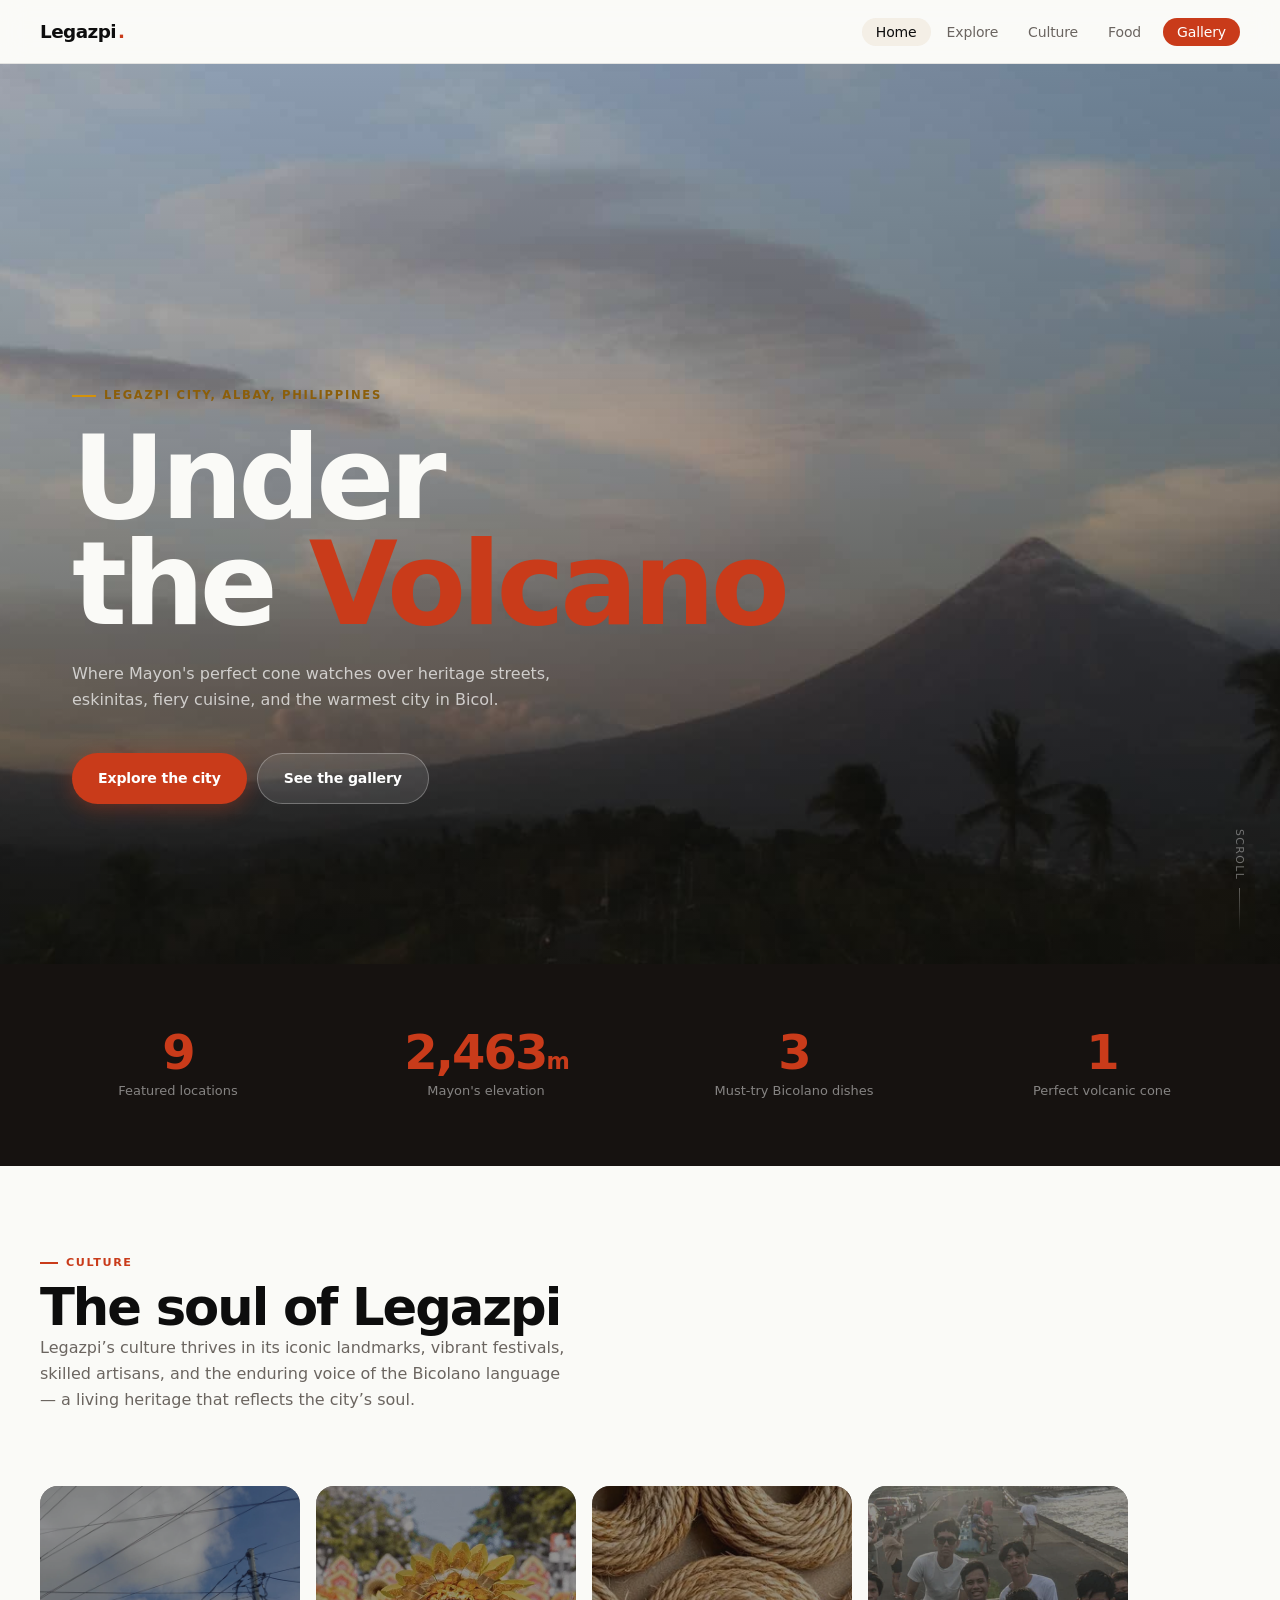
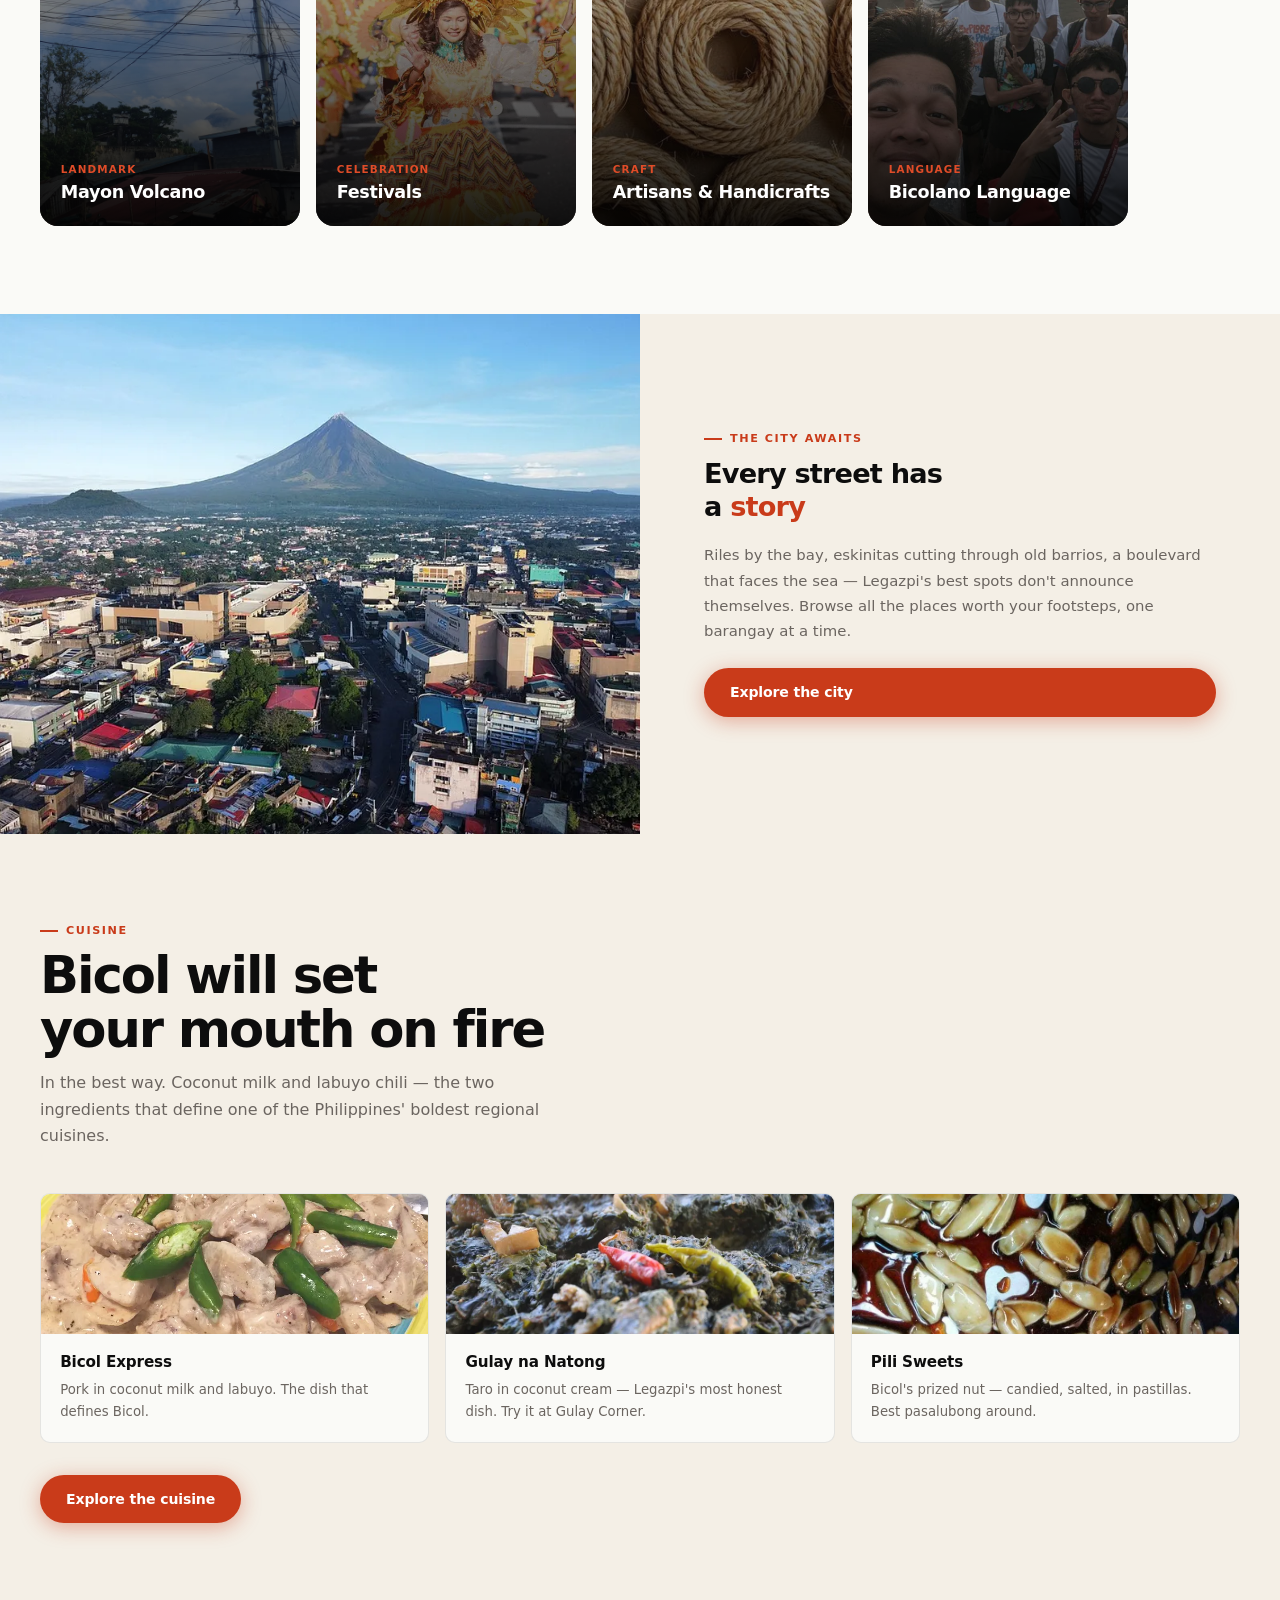
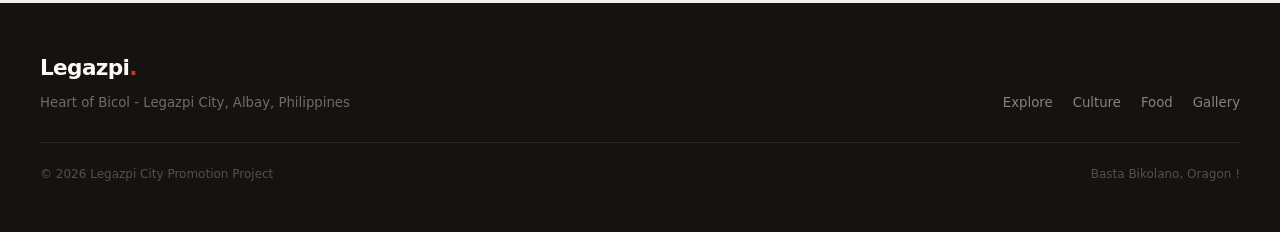
==== commit 5789bce1: "Add files via upload" ====
--- a/index.html
+++ b/index.html
@@ -38,7 +38,7 @@
   <section class="hero" aria-label="Hero">
     <div class="hero-bg" role="img" aria-label="Mayon Volcano rising above Legazpi City"></div>
     <div class="hero-content">
-      <div class="hero-eyebrow">Legazpi City, Albay, Philippines</div>
+      <div class="hero-eyebrow" style="color: #8B5E0A;">Legazpi City, Albay, Philippines</div>
       <h1 class="hero-title">Under<br>the <em>Volcano</em></h1>
       <p class="hero-sub">Where Mayon's perfect cone watches over heritage streets, eskinitas, fiery cuisine, and the warmest city in Bicol.</p>
       <div class="hero-actions">
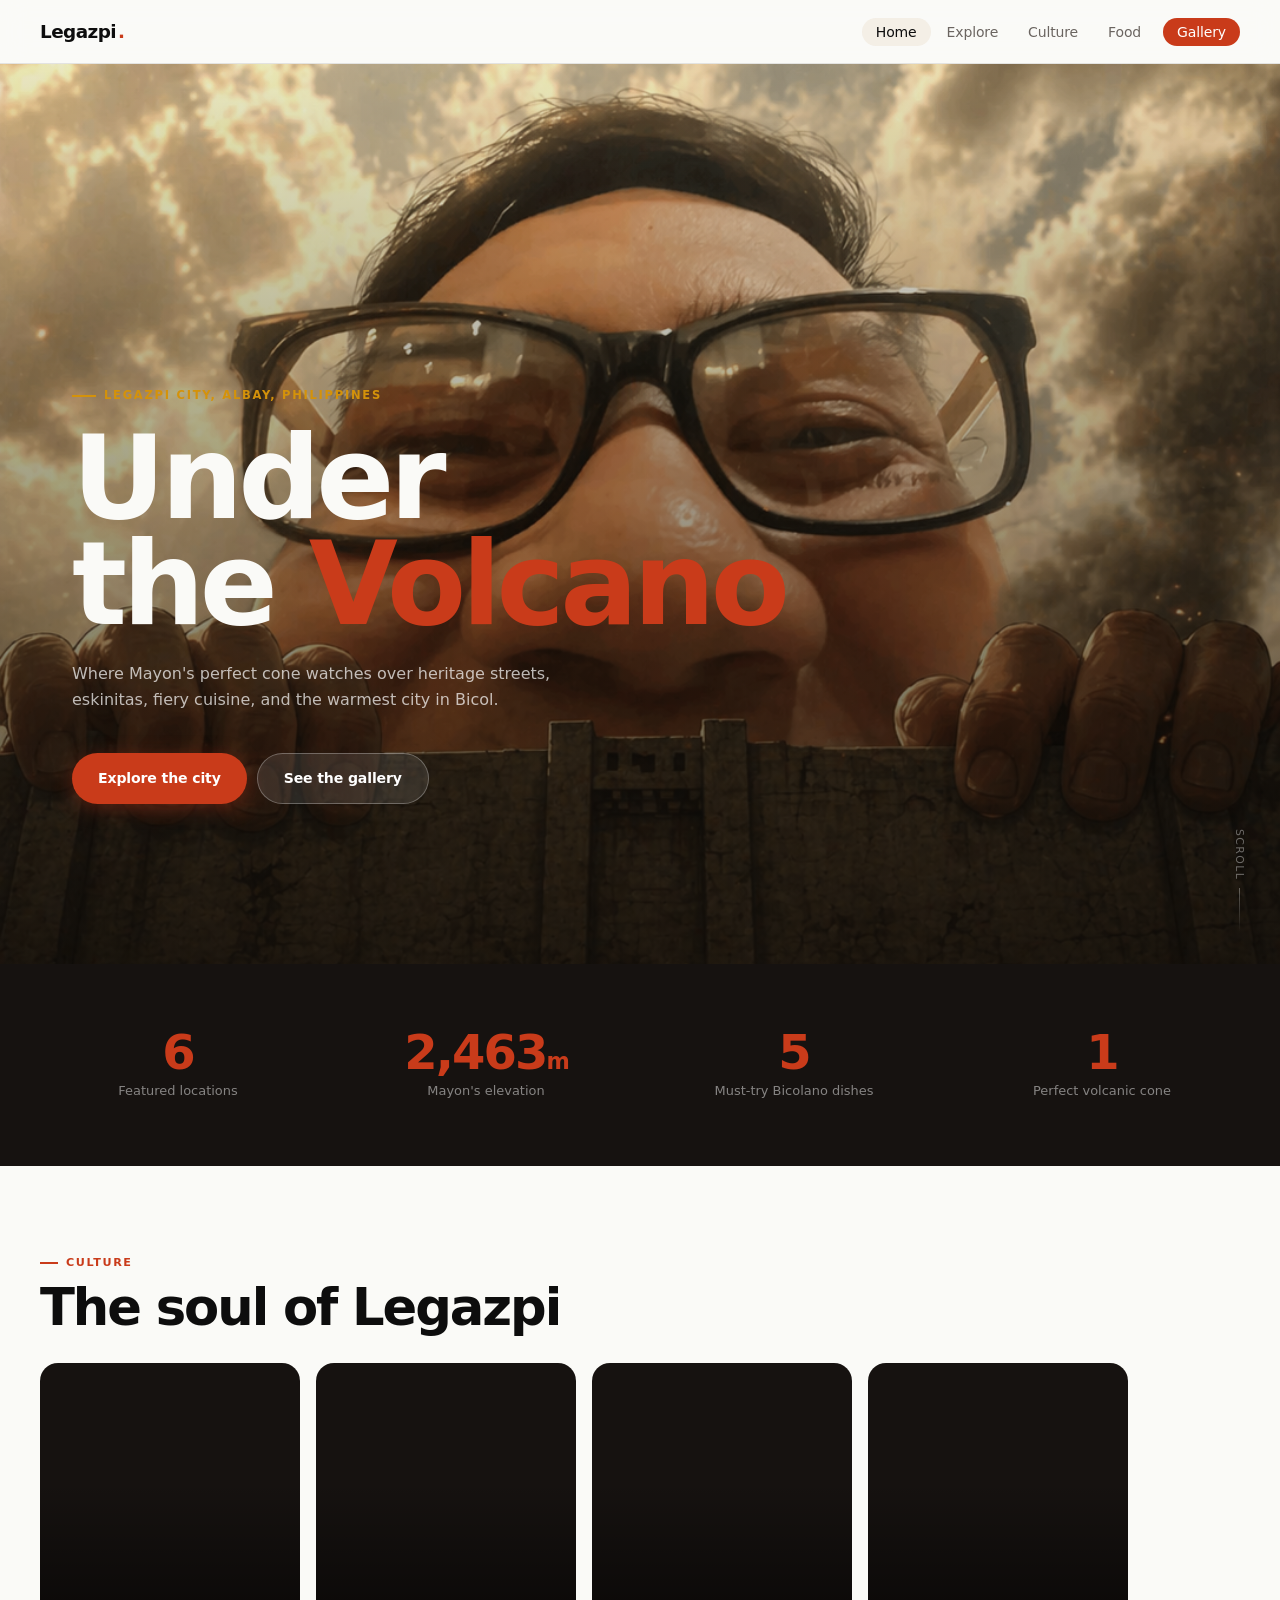
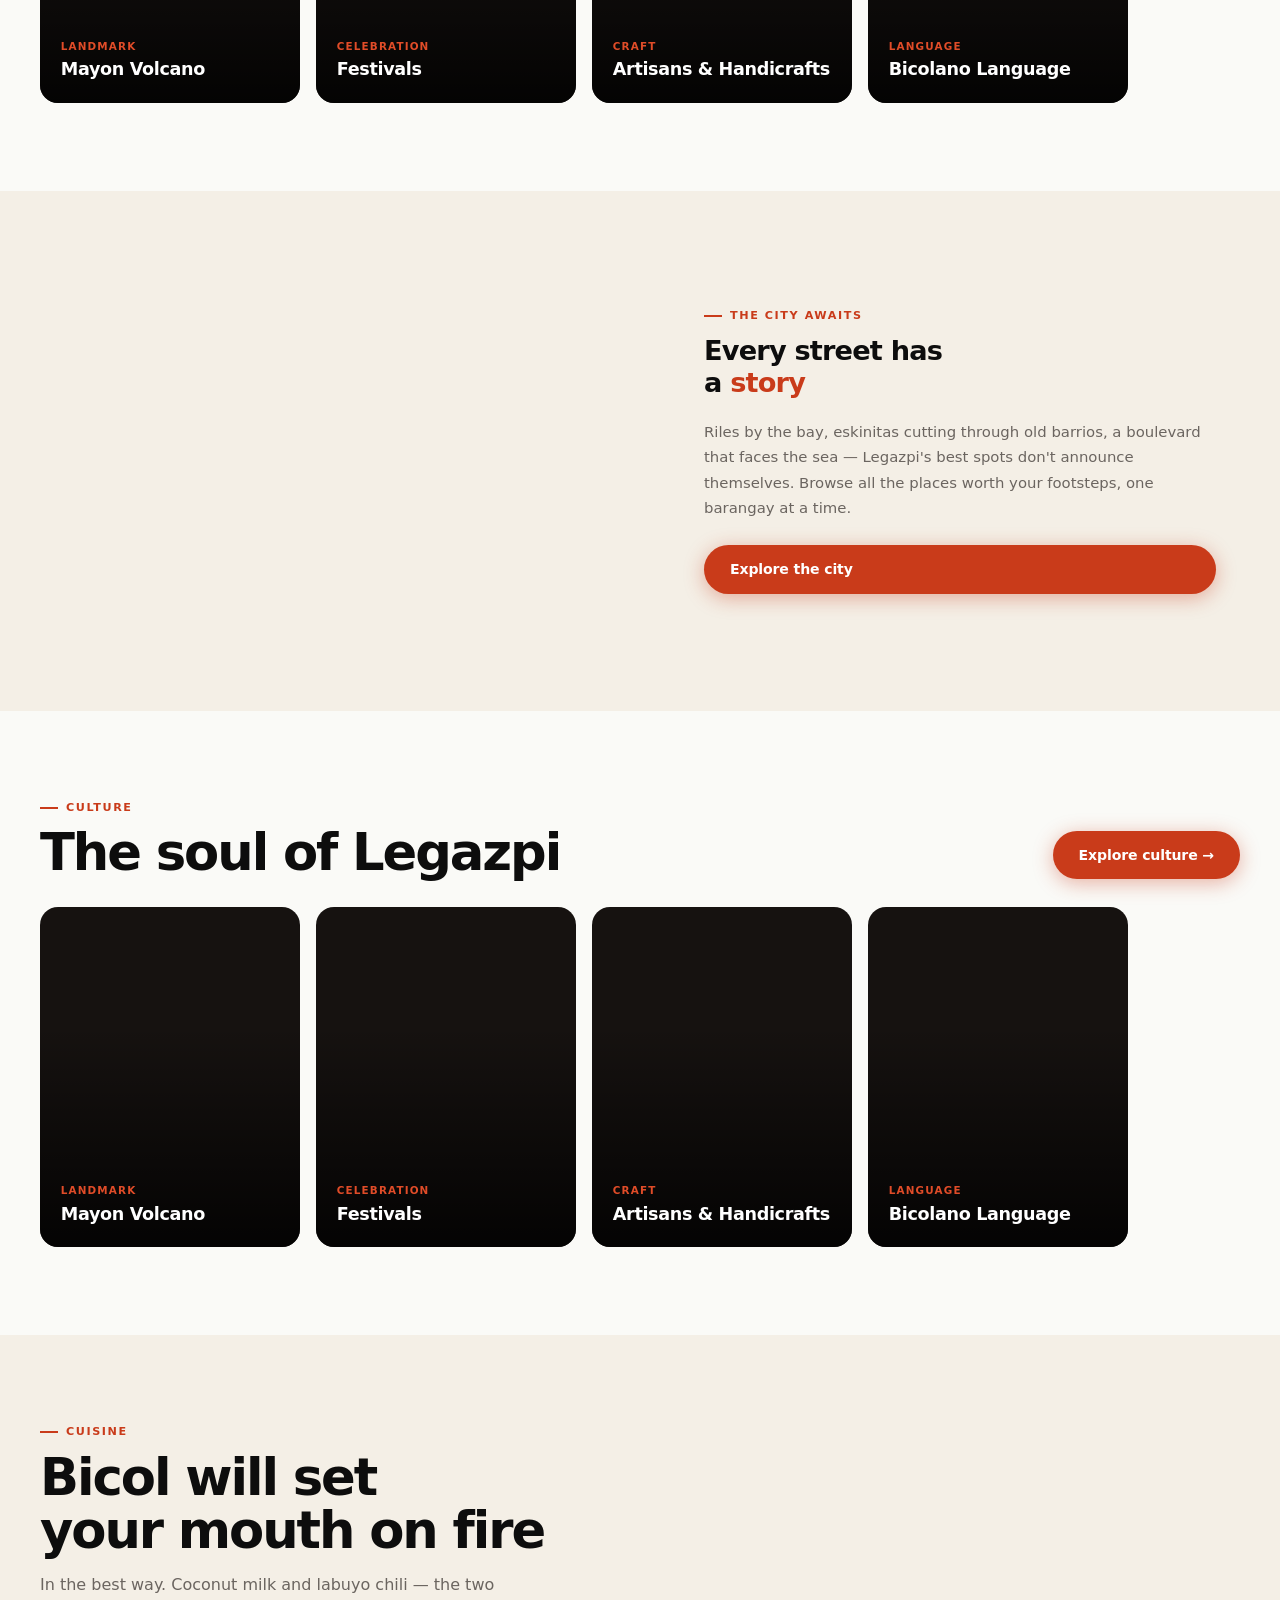
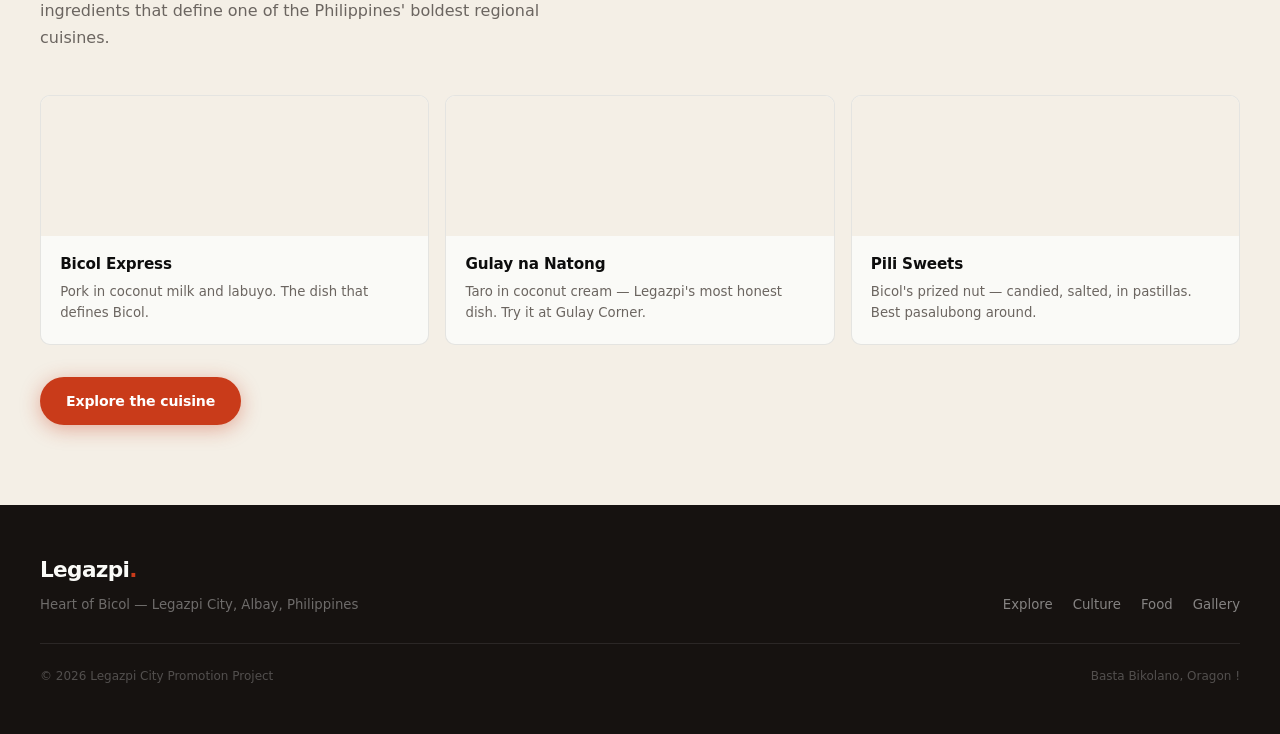
==== commit e36a8aa1: "liminal update 5/28/2026 9:24pm" ====
--- a/index.html
+++ b/index.html
@@ -38,7 +38,7 @@
   <section class="hero" aria-label="Hero">
     <div class="hero-bg" role="img" aria-label="Mayon Volcano rising above Legazpi City"></div>
     <div class="hero-content">
-      <div class="hero-eyebrow" style="color: #8B5E0A;">Legazpi City, Albay, Philippines</div>
+      <div class="hero-eyebrow">Legazpi City, Albay, Philippines</div>
       <h1 class="hero-title">Under<br>the <em>Volcano</em></h1>
       <p class="hero-sub">Where Mayon's perfect cone watches over heritage streets, eskinitas, fiery cuisine, and the warmest city in Bicol.</p>
       <div class="hero-actions">
@@ -52,9 +52,9 @@
   <!-- STATS -->
   <div class="home-stats">
     <div class="stats-grid">
-      <div class="reveal"><div class="stat-num">9</div><div class="stat-label">Featured locations</div></div>
+      <div class="reveal"><div class="stat-num">6</div><div class="stat-label">Featured locations</div></div>
       <div class="reveal"><div class="stat-num">2,463<span style="font-size:1.4rem">m</span></div><div class="stat-label">Mayon's elevation</div></div>
-      <div class="reveal"><div class="stat-num">3</div><div class="stat-label">Must-try Bicolano dishes</div></div>
+      <div class="reveal"><div class="stat-num">5</div><div class="stat-label">Must-try Bicolano dishes</div></div>
       <div class="reveal"><div class="stat-num">1</div><div class="stat-label">Perfect volcanic cone</div></div>
     </div>
   </div>
@@ -66,14 +66,12 @@
         <div>
           <div class="section-tag">Culture</div>
           <h2 class="section-title" style="margin-bottom:0">The soul of Legazpi</h2>
-          <p class="section-lead">Legazpi’s culture thrives in its iconic landmarks, vibrant festivals, skilled artisans, and the enduring voice of the Bicolano language — 
-            a living heritage that reflects the city’s soul.</p>
         </div>
       </div>
       <div class="culture-carousel-track reveal">
 
         <a href="culture.html" class="culture-slide">
-          <img src="images/spots/mayon/01.jpg" alt="Mayon Volcano" loading="lazy" onerror="this.style.display='none'">
+          <img draggable="false" src="images/mayon.jpg" alt="Mayon Volcano" loading="lazy" onerror="this.style.display='none'">
           <div class="culture-slide-overlay"></div>
           <div class="culture-slide-label">
             <div class="culture-slide-tag">Landmark</div>
@@ -82,7 +80,7 @@
         </a>
 
         <a href="culture.html" class="culture-slide">
-          <img src="images/festival/magayon02.jpg" alt="Bicolano Festivals" loading="lazy" onerror="this.style.display='none'">
+          <img draggable="false" src="images/festival.jpg" alt="Bicolano Festivals" loading="lazy" onerror="this.style.display='none'">
           <div class="culture-slide-overlay"></div>
           <div class="culture-slide-label">
             <div class="culture-slide-tag">Celebration</div>
@@ -91,7 +89,7 @@
         </a>
 
         <a href="culture.html" class="culture-slide">
-          <img src="images/crafts/abaca-rolled.jpg" alt="Artisans & Handicrafts" loading="lazy" onerror="this.style.display='none'">
+          <img draggable="false" src="images/artisans.jpg" alt="Artisans & Handicrafts" loading="lazy" onerror="this.style.display='none'">
           <div class="culture-slide-overlay"></div>
           <div class="culture-slide-label">
             <div class="culture-slide-tag">Craft</div>
@@ -100,7 +98,7 @@
         </a>
 
         <a href="culture.html" class="culture-slide">
-          <img src="images/gallery/peeps.jpg" alt="Bicolano Language" loading="lazy" onerror="this.style.display='none'">
+          <img draggable="false" src="images/language.jpg" alt="Bicolano Language" loading="lazy" onerror="this.style.display='none'">
           <div class="culture-slide-overlay"></div>
           <div class="culture-slide-label">
             <div class="culture-slide-tag">Language</div>
@@ -115,7 +113,7 @@
   <!-- EXPLORE HIGHLIGHT -->
   <div class="home-highlight reveal">
     <div class="home-highlight-img">
-      <img src="images/legazpi.jpg" alt="Legazpi streets"
+      <img draggable="false" src="images/lapu-lapu.jpg" alt="Legazpi streets"
         onerror="this.style.display='none';this.parentElement.style.background='var(--cream)'">
     </div>
     <div class="home-highlight-body">
@@ -130,7 +128,57 @@
     </div>
   </div>
 
-
+  <!-- CULTURE CAROUSEL -->
+  <section style="background:var(--white)">
+    <div class="section-inner">
+      <div class="reveal" style="display:flex;justify-content:space-between;align-items:flex-end;margin-bottom:1.75rem;flex-wrap:wrap;gap:1rem">
+        <div>
+          <div class="section-tag">Culture</div>
+          <h2 class="section-title" style="margin-bottom:0">The soul of Legazpi</h2>
+        </div>
+        <a href="culture.html" class="btn btn-primary" style="flex-shrink:0">Explore culture →</a>
+      </div>
+      <div class="culture-carousel-track reveal">
+
+        <a href="culture.html" class="culture-slide">
+          <img draggable="false" src="images/mayon.jpg" alt="Mayon Volcano" loading="lazy" onerror="this.style.display='none'">
+          <div class="culture-slide-overlay"></div>
+          <div class="culture-slide-label">
+            <div class="culture-slide-tag">Landmark</div>
+            <div class="culture-slide-title">Mayon Volcano</div>
+          </div>
+        </a>
+
+        <a href="culture.html" class="culture-slide">
+          <img draggable="false" src="images/festival.jpg" alt="Bicolano Festivals" loading="lazy" onerror="this.style.display='none'">
+          <div class="culture-slide-overlay"></div>
+          <div class="culture-slide-label">
+            <div class="culture-slide-tag">Celebration</div>
+            <div class="culture-slide-title">Festivals</div>
+          </div>
+        </a>
+
+        <a href="culture.html" class="culture-slide">
+          <img draggable="false" src="images/artisans.jpg" alt="Artisans & Handicrafts" loading="lazy" onerror="this.style.display='none'">
+          <div class="culture-slide-overlay"></div>
+          <div class="culture-slide-label">
+            <div class="culture-slide-tag">Craft</div>
+            <div class="culture-slide-title">Artisans &amp; Handicrafts</div>
+          </div>
+        </a>
+
+        <a href="culture.html" class="culture-slide">
+          <img draggable="false" src="images/language.jpg" alt="Bicolano Language" loading="lazy" onerror="this.style.display='none'">
+          <div class="culture-slide-overlay"></div>
+          <div class="culture-slide-label">
+            <div class="culture-slide-tag">Language</div>
+            <div class="culture-slide-title">Bicolano Language</div>
+          </div>
+        </a>
+
+      </div>
+    </div>
+  </section>
 
   <!-- FOOD TEASER -->
   <section style="background:var(--cream)">
@@ -144,7 +192,7 @@
 
         <div class="food-teaser-card">
           <div class="food-teaser-img-wrap">
-            <img src="images/foods/express.jpg" alt="Bicol Express" loading="lazy" onerror="this.style.opacity='0'">
+            <img draggable="false" src="images/bicol-express.jpg" alt="Bicol Express" loading="lazy" onerror="this.style.opacity='0'">
           </div>
           <div class="food-teaser-body">
             <div class="food-teaser-name">Bicol Express</div>
@@ -154,7 +202,7 @@
 
         <div class="food-teaser-card">
           <div class="food-teaser-img-wrap">
-            <img src="images/foods/natong02.jpg" alt="Gulay na Natong" loading="lazy" onerror="this.style.opacity='0'">
+            <img draggable="false" src="images/natong.jpg" alt="Gulay na Natong" loading="lazy" onerror="this.style.opacity='0'">
           </div>
           <div class="food-teaser-body">
             <div class="food-teaser-name">Gulay na Natong</div>
@@ -164,7 +212,7 @@
 
         <div class="food-teaser-card">
           <div class="food-teaser-img-wrap">
-            <img src="images/foods/pili-candy.jpg" alt="Pili Sweets" loading="lazy" onerror="this.style.opacity='0'">
+            <img draggable="false" src="images/pili.jpg" alt="Pili Sweets" loading="lazy" onerror="this.style.opacity='0'">
           </div>
           <div class="food-teaser-body">
             <div class="food-teaser-name">Pili Sweets</div>
@@ -185,7 +233,7 @@
   <div class="footer-inner">
     <div>
       <div class="footer-logo">Legazpi<span>.</span></div>
-      <div class="footer-tagline">Heart of Bicol - Legazpi City, Albay, Philippines</div>
+      <div class="footer-tagline">Heart of Bicol — Legazpi City, Albay, Philippines</div>
     </div>
     <nav class="footer-links" aria-label="Footer navigation">
       <a href="explore.html">Explore</a>
--- a/css/style.css
+++ b/css/style.css
@@ -28,6 +28,15 @@
 
 /* ─── RESET ───────────────────────────────────────────────── */
 *, *::before, *::after { box-sizing: border-box; margin: 0; padding: 0; }
+
+/* no text selection, no dragging anywhere */
+* {
+  -webkit-user-select: none;
+  -moz-user-select: none;
+  user-select: none;
+  -webkit-user-drag: none;
+}
+img, a { -webkit-user-drag: none; draggable: false; }
 html { scroll-behavior: smooth; -webkit-text-size-adjust: 100%; }
 body {
   font-family: var(--font-body);
@@ -108,7 +117,7 @@
   position: absolute; inset: 0;
   background:
     linear-gradient(to bottom, rgba(10,8,6,0.08) 0%, rgba(10,8,6,0.7) 100%),
-    url('../images/mayon-cover.jpg')
+    url('../images/peek.png')
     center/cover no-repeat;
   transform: scale(1.04);
   animation: heroZoom 14s ease-out forwards;
@@ -507,13 +516,13 @@
 /* ─── PHOTO STACK ─────────────────────────────────────────── */
 .photo-stack {
   position: relative;
-  width: 100%; height: 420px;
+  width: 100%; height: 380px;
   margin: 1.25rem 0 1.5rem;
   display: flex; align-items: center; justify-content: center;
 }
 .photo-stack-item {
   position: absolute;
-  width: 320px; height: 480px;
+  width: 240px; height: 300px;
   border-radius: 4px;
   overflow: hidden;
   background: var(--cream);
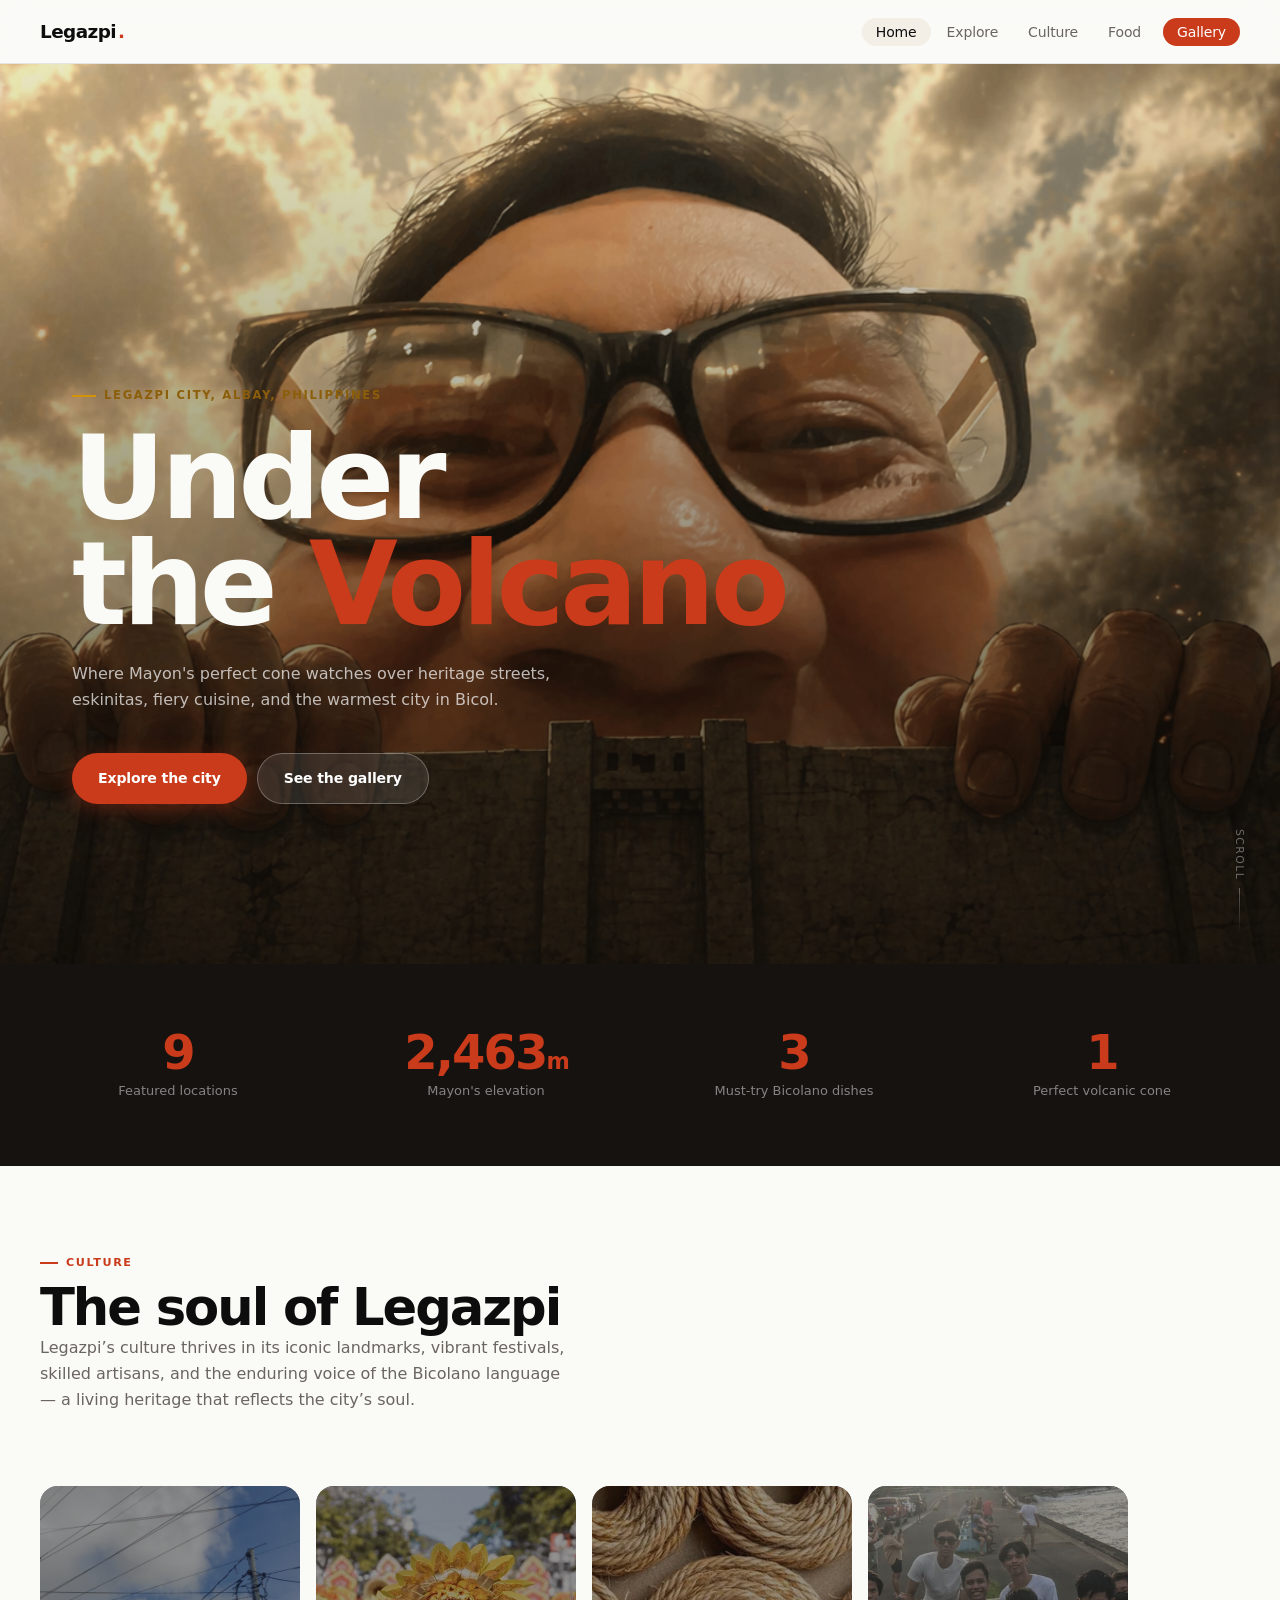
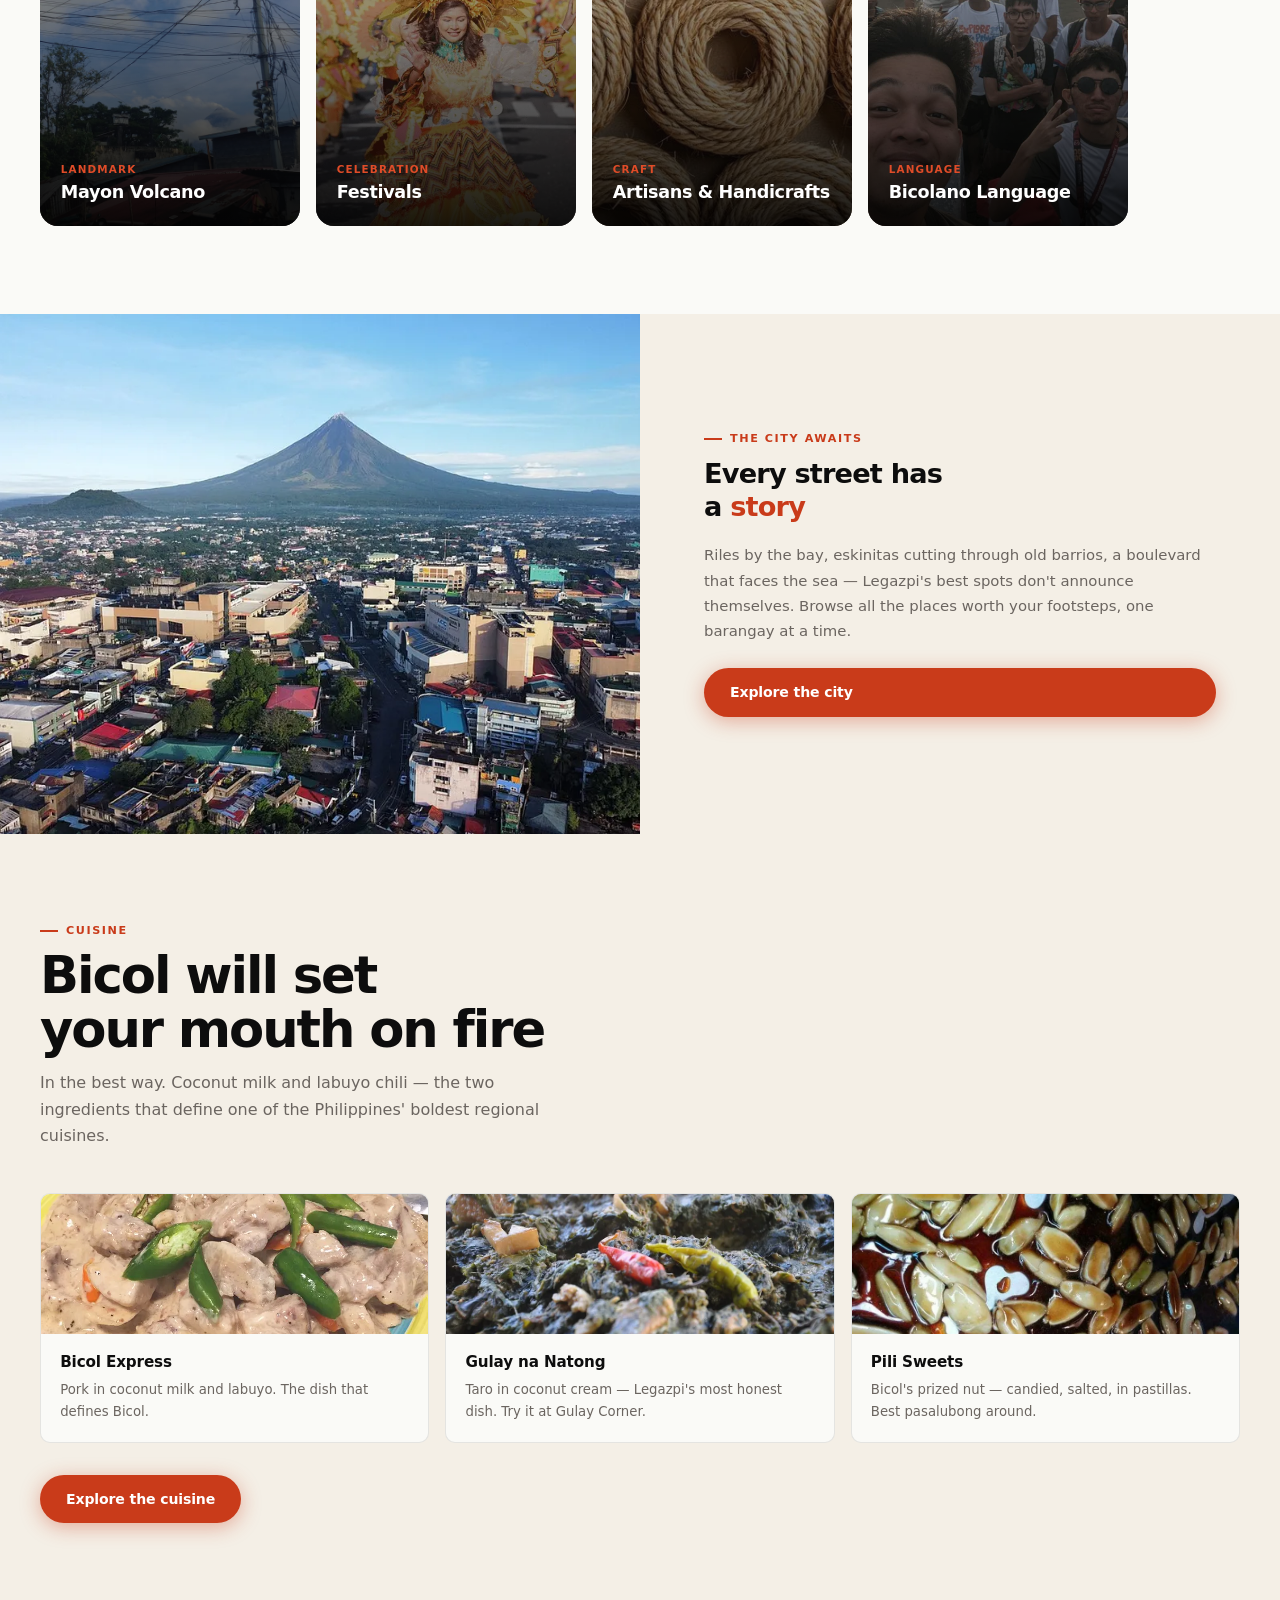
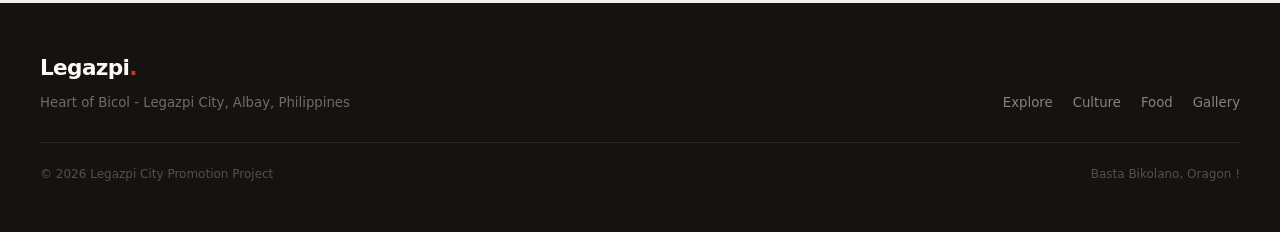
==== commit 469def6d: "revert fupdates" ====
--- a/index.html
+++ b/index.html
@@ -38,7 +38,7 @@
   <section class="hero" aria-label="Hero">
     <div class="hero-bg" role="img" aria-label="Mayon Volcano rising above Legazpi City"></div>
     <div class="hero-content">
-      <div class="hero-eyebrow">Legazpi City, Albay, Philippines</div>
+      <div class="hero-eyebrow" style="color: #8B5E0A;">Legazpi City, Albay, Philippines</div>
       <h1 class="hero-title">Under<br>the <em>Volcano</em></h1>
       <p class="hero-sub">Where Mayon's perfect cone watches over heritage streets, eskinitas, fiery cuisine, and the warmest city in Bicol.</p>
       <div class="hero-actions">
@@ -52,9 +52,9 @@
   <!-- STATS -->
   <div class="home-stats">
     <div class="stats-grid">
-      <div class="reveal"><div class="stat-num">6</div><div class="stat-label">Featured locations</div></div>
+      <div class="reveal"><div class="stat-num">9</div><div class="stat-label">Featured locations</div></div>
       <div class="reveal"><div class="stat-num">2,463<span style="font-size:1.4rem">m</span></div><div class="stat-label">Mayon's elevation</div></div>
-      <div class="reveal"><div class="stat-num">5</div><div class="stat-label">Must-try Bicolano dishes</div></div>
+      <div class="reveal"><div class="stat-num">3</div><div class="stat-label">Must-try Bicolano dishes</div></div>
       <div class="reveal"><div class="stat-num">1</div><div class="stat-label">Perfect volcanic cone</div></div>
     </div>
   </div>
@@ -66,12 +66,14 @@
         <div>
           <div class="section-tag">Culture</div>
           <h2 class="section-title" style="margin-bottom:0">The soul of Legazpi</h2>
+          <p class="section-lead">Legazpi’s culture thrives in its iconic landmarks, vibrant festivals, skilled artisans, and the enduring voice of the Bicolano language — 
+            a living heritage that reflects the city’s soul.</p>
         </div>
       </div>
       <div class="culture-carousel-track reveal">
 
         <a href="culture.html" class="culture-slide">
-          <img draggable="false" src="images/mayon.jpg" alt="Mayon Volcano" loading="lazy" onerror="this.style.display='none'">
+          <img src="images/spots/mayon/01.jpg" alt="Mayon Volcano" loading="lazy" onerror="this.style.display='none'">
           <div class="culture-slide-overlay"></div>
           <div class="culture-slide-label">
             <div class="culture-slide-tag">Landmark</div>
@@ -80,7 +82,7 @@
         </a>
 
         <a href="culture.html" class="culture-slide">
-          <img draggable="false" src="images/festival.jpg" alt="Bicolano Festivals" loading="lazy" onerror="this.style.display='none'">
+          <img src="images/festival/magayon02.jpg" alt="Bicolano Festivals" loading="lazy" onerror="this.style.display='none'">
           <div class="culture-slide-overlay"></div>
           <div class="culture-slide-label">
             <div class="culture-slide-tag">Celebration</div>
@@ -89,7 +91,7 @@
         </a>
 
         <a href="culture.html" class="culture-slide">
-          <img draggable="false" src="images/artisans.jpg" alt="Artisans & Handicrafts" loading="lazy" onerror="this.style.display='none'">
+          <img src="images/crafts/abaca-rolled.jpg" alt="Artisans & Handicrafts" loading="lazy" onerror="this.style.display='none'">
           <div class="culture-slide-overlay"></div>
           <div class="culture-slide-label">
             <div class="culture-slide-tag">Craft</div>
@@ -98,7 +100,7 @@
         </a>
 
         <a href="culture.html" class="culture-slide">
-          <img draggable="false" src="images/language.jpg" alt="Bicolano Language" loading="lazy" onerror="this.style.display='none'">
+          <img src="images/gallery/peeps.jpg" alt="Bicolano Language" loading="lazy" onerror="this.style.display='none'">
           <div class="culture-slide-overlay"></div>
           <div class="culture-slide-label">
             <div class="culture-slide-tag">Language</div>
@@ -113,7 +115,7 @@
   <!-- EXPLORE HIGHLIGHT -->
   <div class="home-highlight reveal">
     <div class="home-highlight-img">
-      <img draggable="false" src="images/lapu-lapu.jpg" alt="Legazpi streets"
+      <img src="images/legazpi.jpg" alt="Legazpi streets"
         onerror="this.style.display='none';this.parentElement.style.background='var(--cream)'">
     </div>
     <div class="home-highlight-body">
@@ -128,57 +130,7 @@
     </div>
   </div>
 
-  <!-- CULTURE CAROUSEL -->
-  <section style="background:var(--white)">
-    <div class="section-inner">
-      <div class="reveal" style="display:flex;justify-content:space-between;align-items:flex-end;margin-bottom:1.75rem;flex-wrap:wrap;gap:1rem">
-        <div>
-          <div class="section-tag">Culture</div>
-          <h2 class="section-title" style="margin-bottom:0">The soul of Legazpi</h2>
-        </div>
-        <a href="culture.html" class="btn btn-primary" style="flex-shrink:0">Explore culture →</a>
-      </div>
-      <div class="culture-carousel-track reveal">
-
-        <a href="culture.html" class="culture-slide">
-          <img draggable="false" src="images/mayon.jpg" alt="Mayon Volcano" loading="lazy" onerror="this.style.display='none'">
-          <div class="culture-slide-overlay"></div>
-          <div class="culture-slide-label">
-            <div class="culture-slide-tag">Landmark</div>
-            <div class="culture-slide-title">Mayon Volcano</div>
-          </div>
-        </a>
-
-        <a href="culture.html" class="culture-slide">
-          <img draggable="false" src="images/festival.jpg" alt="Bicolano Festivals" loading="lazy" onerror="this.style.display='none'">
-          <div class="culture-slide-overlay"></div>
-          <div class="culture-slide-label">
-            <div class="culture-slide-tag">Celebration</div>
-            <div class="culture-slide-title">Festivals</div>
-          </div>
-        </a>
-
-        <a href="culture.html" class="culture-slide">
-          <img draggable="false" src="images/artisans.jpg" alt="Artisans & Handicrafts" loading="lazy" onerror="this.style.display='none'">
-          <div class="culture-slide-overlay"></div>
-          <div class="culture-slide-label">
-            <div class="culture-slide-tag">Craft</div>
-            <div class="culture-slide-title">Artisans &amp; Handicrafts</div>
-          </div>
-        </a>
-
-        <a href="culture.html" class="culture-slide">
-          <img draggable="false" src="images/language.jpg" alt="Bicolano Language" loading="lazy" onerror="this.style.display='none'">
-          <div class="culture-slide-overlay"></div>
-          <div class="culture-slide-label">
-            <div class="culture-slide-tag">Language</div>
-            <div class="culture-slide-title">Bicolano Language</div>
-          </div>
-        </a>
-
-      </div>
-    </div>
-  </section>
+
 
   <!-- FOOD TEASER -->
   <section style="background:var(--cream)">
@@ -192,7 +144,7 @@
 
         <div class="food-teaser-card">
           <div class="food-teaser-img-wrap">
-            <img draggable="false" src="images/bicol-express.jpg" alt="Bicol Express" loading="lazy" onerror="this.style.opacity='0'">
+            <img src="images/foods/express.jpg" alt="Bicol Express" loading="lazy" onerror="this.style.opacity='0'">
           </div>
           <div class="food-teaser-body">
             <div class="food-teaser-name">Bicol Express</div>
@@ -202,7 +154,7 @@
 
         <div class="food-teaser-card">
           <div class="food-teaser-img-wrap">
-            <img draggable="false" src="images/natong.jpg" alt="Gulay na Natong" loading="lazy" onerror="this.style.opacity='0'">
+            <img src="images/foods/natong02.jpg" alt="Gulay na Natong" loading="lazy" onerror="this.style.opacity='0'">
           </div>
           <div class="food-teaser-body">
             <div class="food-teaser-name">Gulay na Natong</div>
@@ -212,7 +164,7 @@
 
         <div class="food-teaser-card">
           <div class="food-teaser-img-wrap">
-            <img draggable="false" src="images/pili.jpg" alt="Pili Sweets" loading="lazy" onerror="this.style.opacity='0'">
+            <img src="images/foods/pili-candy.jpg" alt="Pili Sweets" loading="lazy" onerror="this.style.opacity='0'">
           </div>
           <div class="food-teaser-body">
             <div class="food-teaser-name">Pili Sweets</div>
@@ -233,7 +185,7 @@
   <div class="footer-inner">
     <div>
       <div class="footer-logo">Legazpi<span>.</span></div>
-      <div class="footer-tagline">Heart of Bicol — Legazpi City, Albay, Philippines</div>
+      <div class="footer-tagline">Heart of Bicol - Legazpi City, Albay, Philippines</div>
     </div>
     <nav class="footer-links" aria-label="Footer navigation">
       <a href="explore.html">Explore</a>
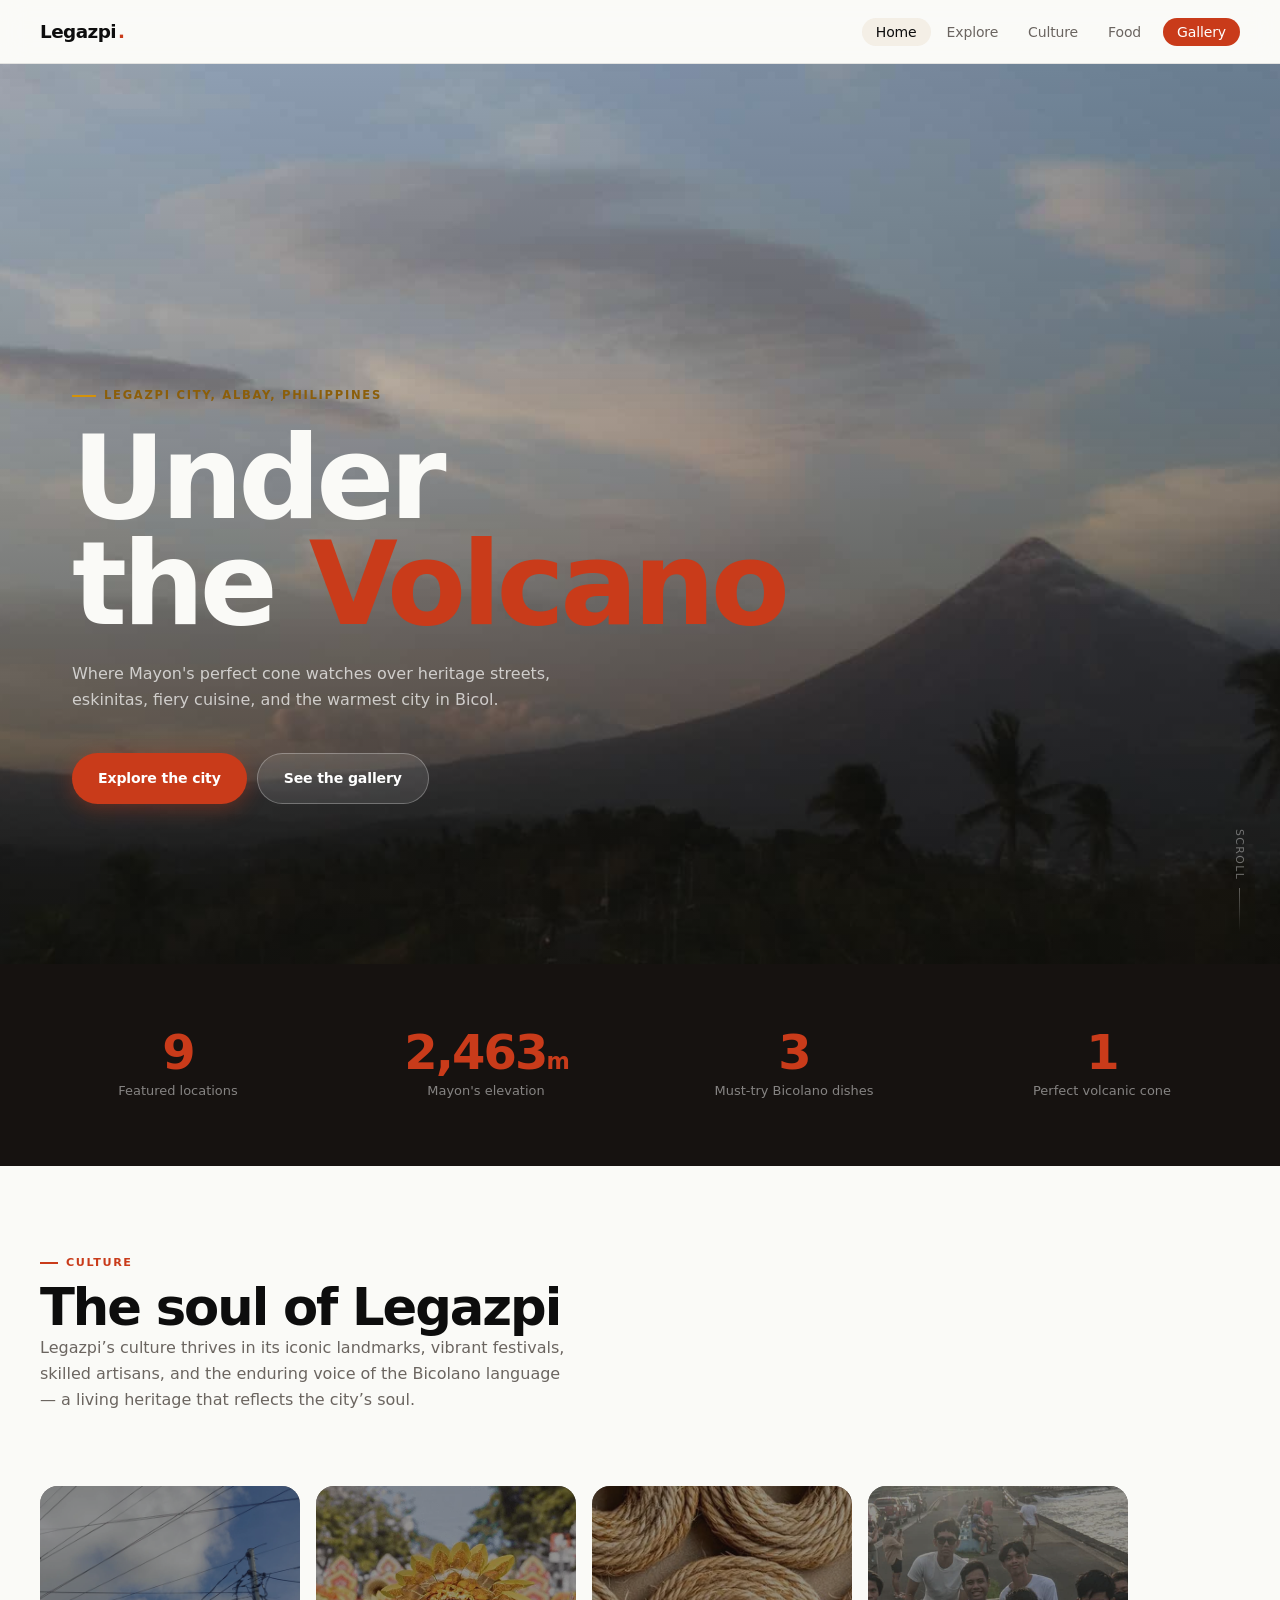
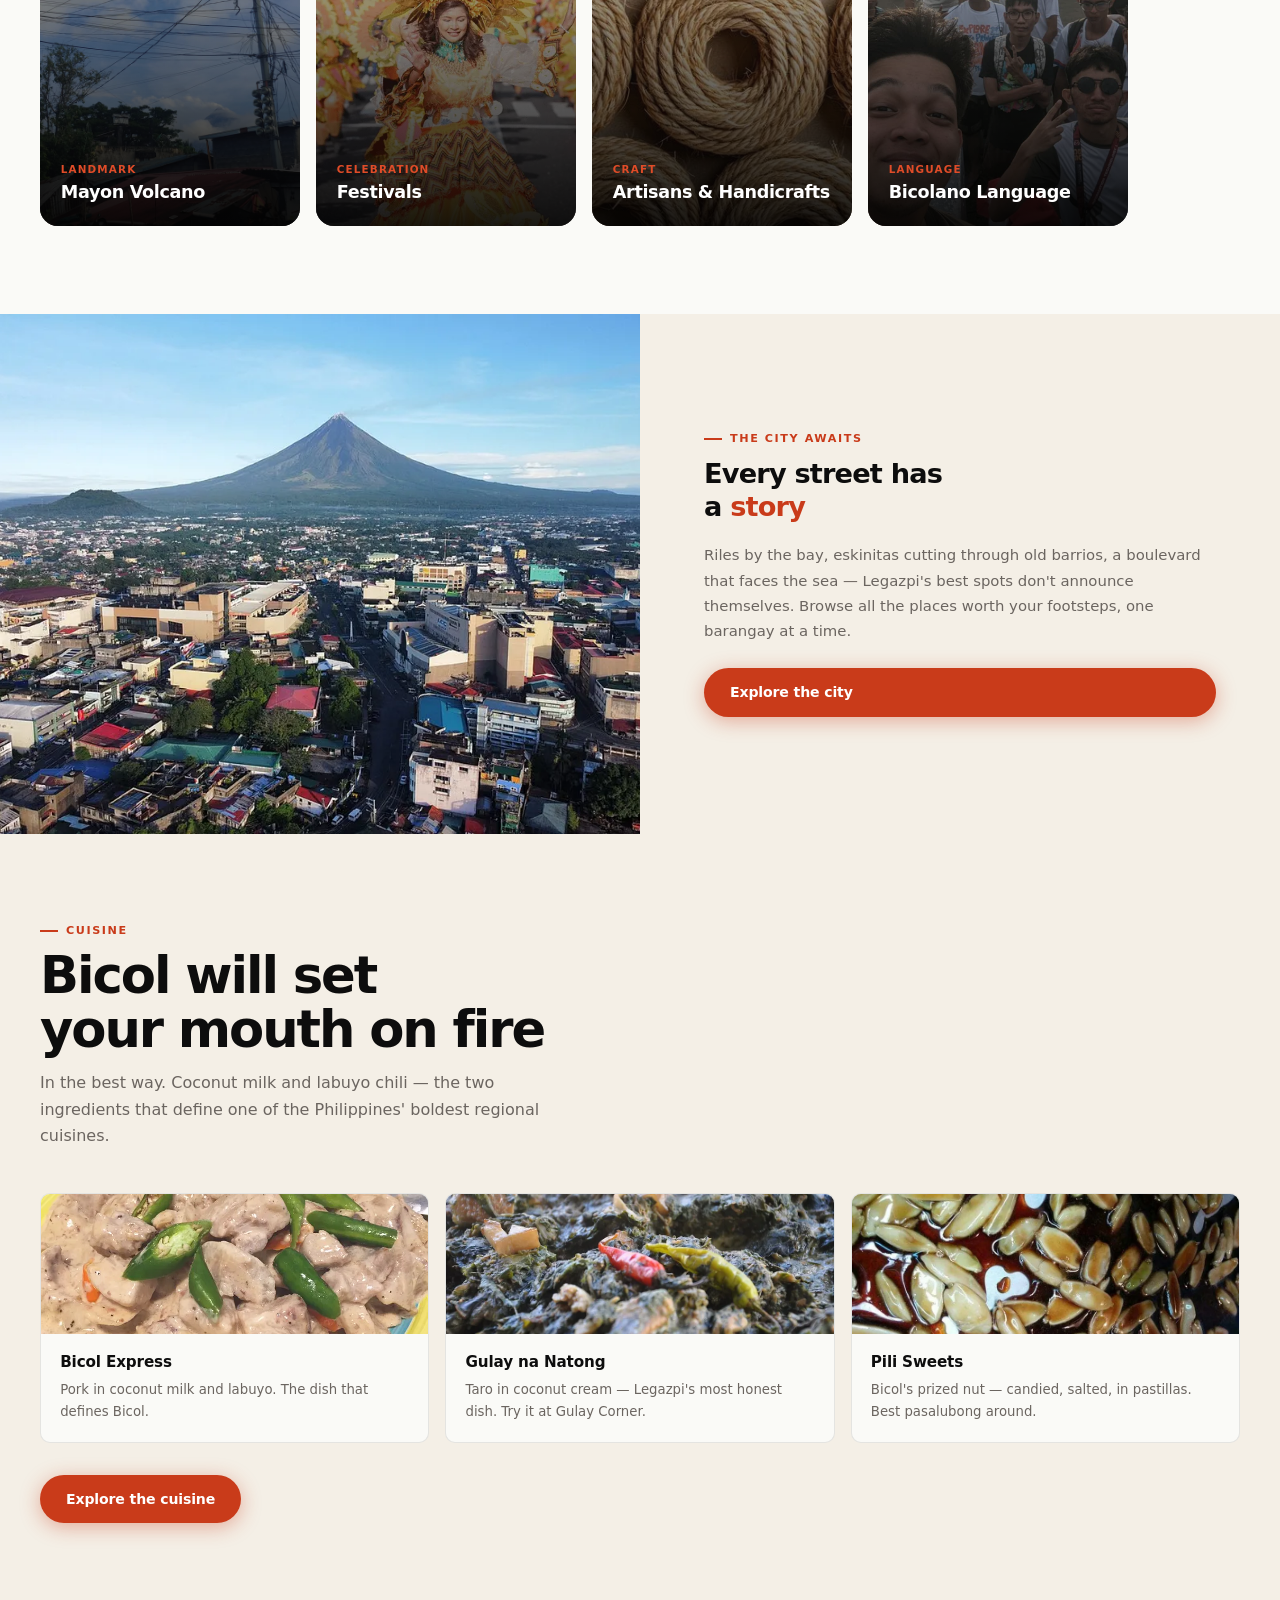
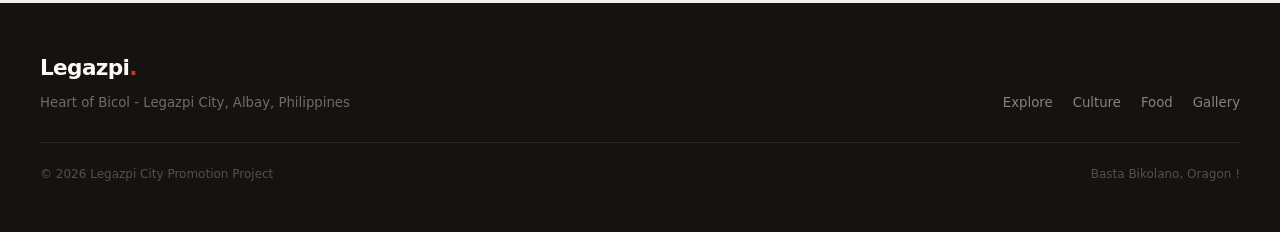
==== commit 0065f543: "Update index.html" ====
--- a/index.html
+++ b/index.html
@@ -6,6 +6,7 @@
   <title>Legazpi City — Heart of Bicol</title>
   <meta name="description" content="Discover Legazpi City, Albay — where Mayon watches over heritage streets, volcanic cuisine, and one of the warmest cities in the Philippines.">
   <link rel="stylesheet" href="css/style.css">
+  <link rel="icon" href="images/mayon-logo.png">
 </head>
 <body>
 
--- a/css/style.css
+++ b/css/style.css
@@ -117,7 +117,7 @@
   position: absolute; inset: 0;
   background:
     linear-gradient(to bottom, rgba(10,8,6,0.08) 0%, rgba(10,8,6,0.7) 100%),
-    url('../images/peek.png')
+    url('../images/mayon-cover.jpg')
     center/cover no-repeat;
   transform: scale(1.04);
   animation: heroZoom 14s ease-out forwards;
@@ -522,7 +522,7 @@
 }
 .photo-stack-item {
   position: absolute;
-  width: 240px; height: 300px;
+  width: 240px; height: 380px;
   border-radius: 4px;
   overflow: hidden;
   background: var(--cream);
